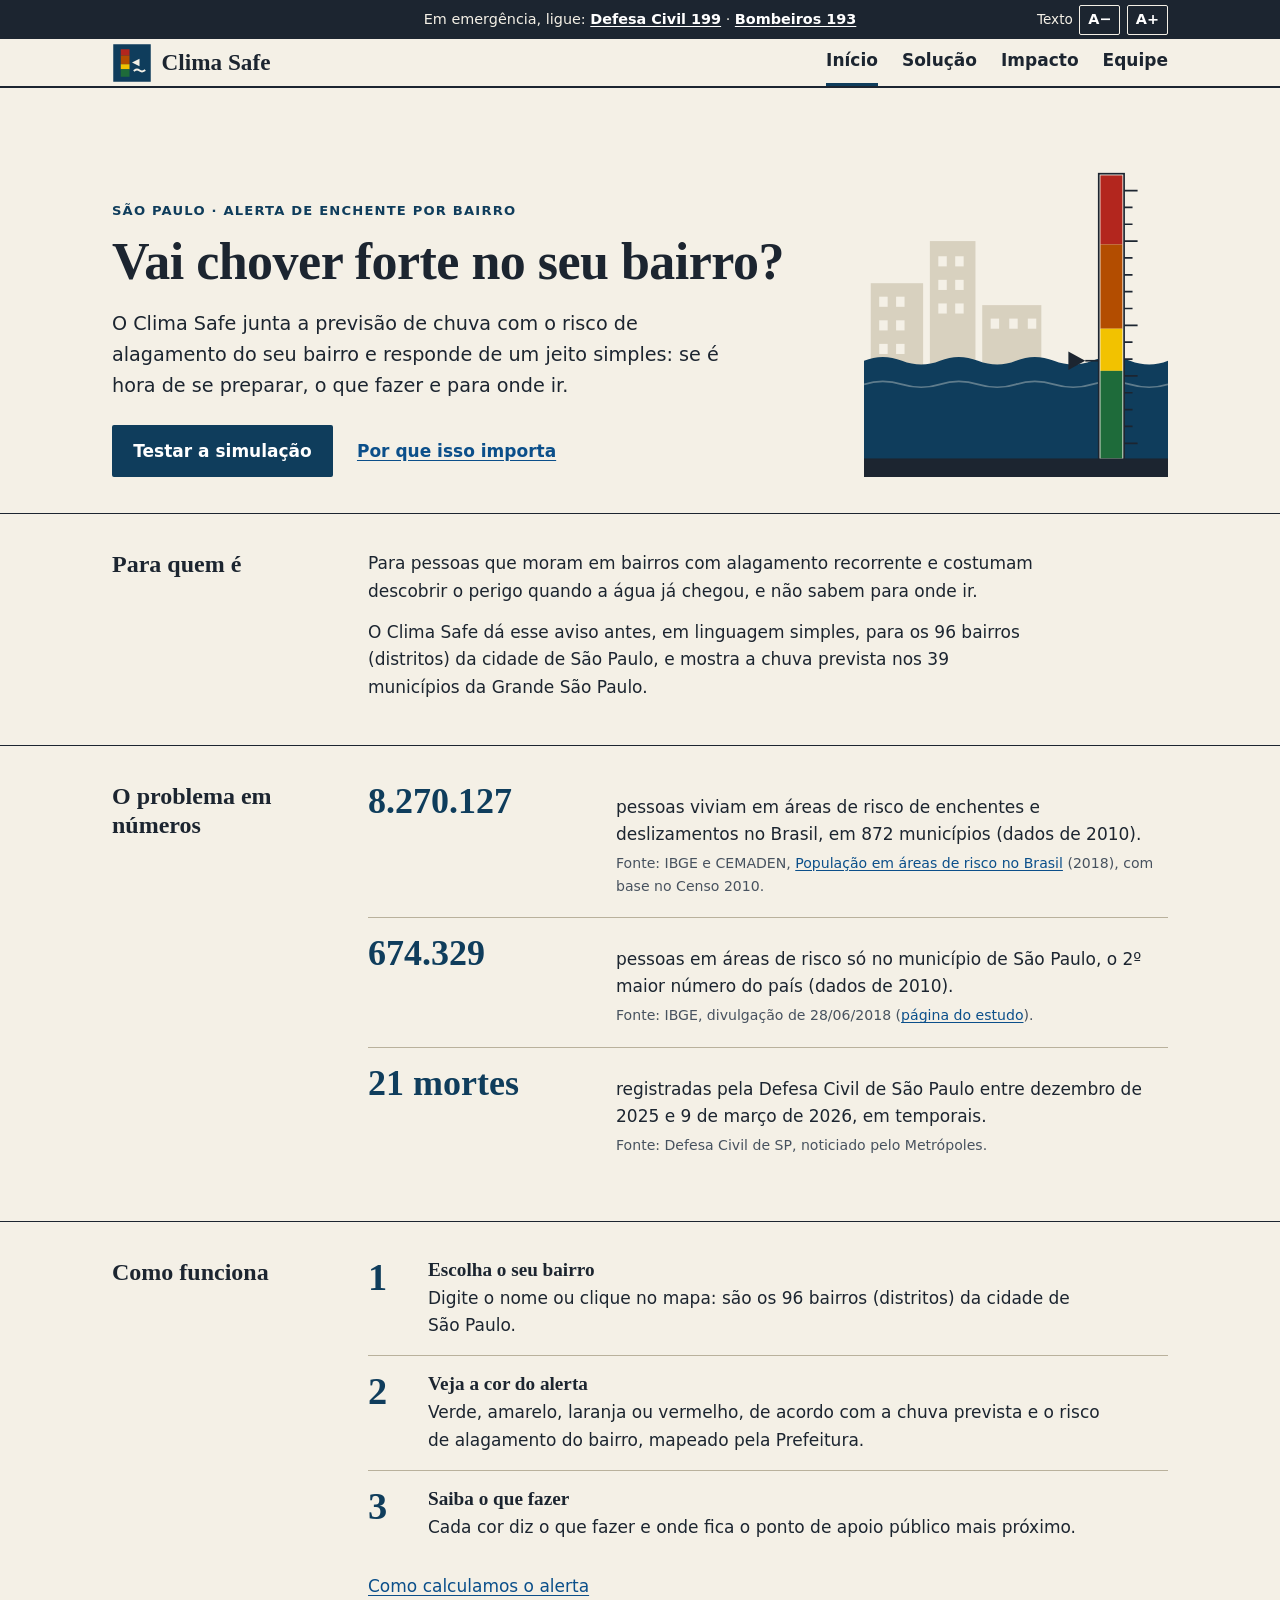
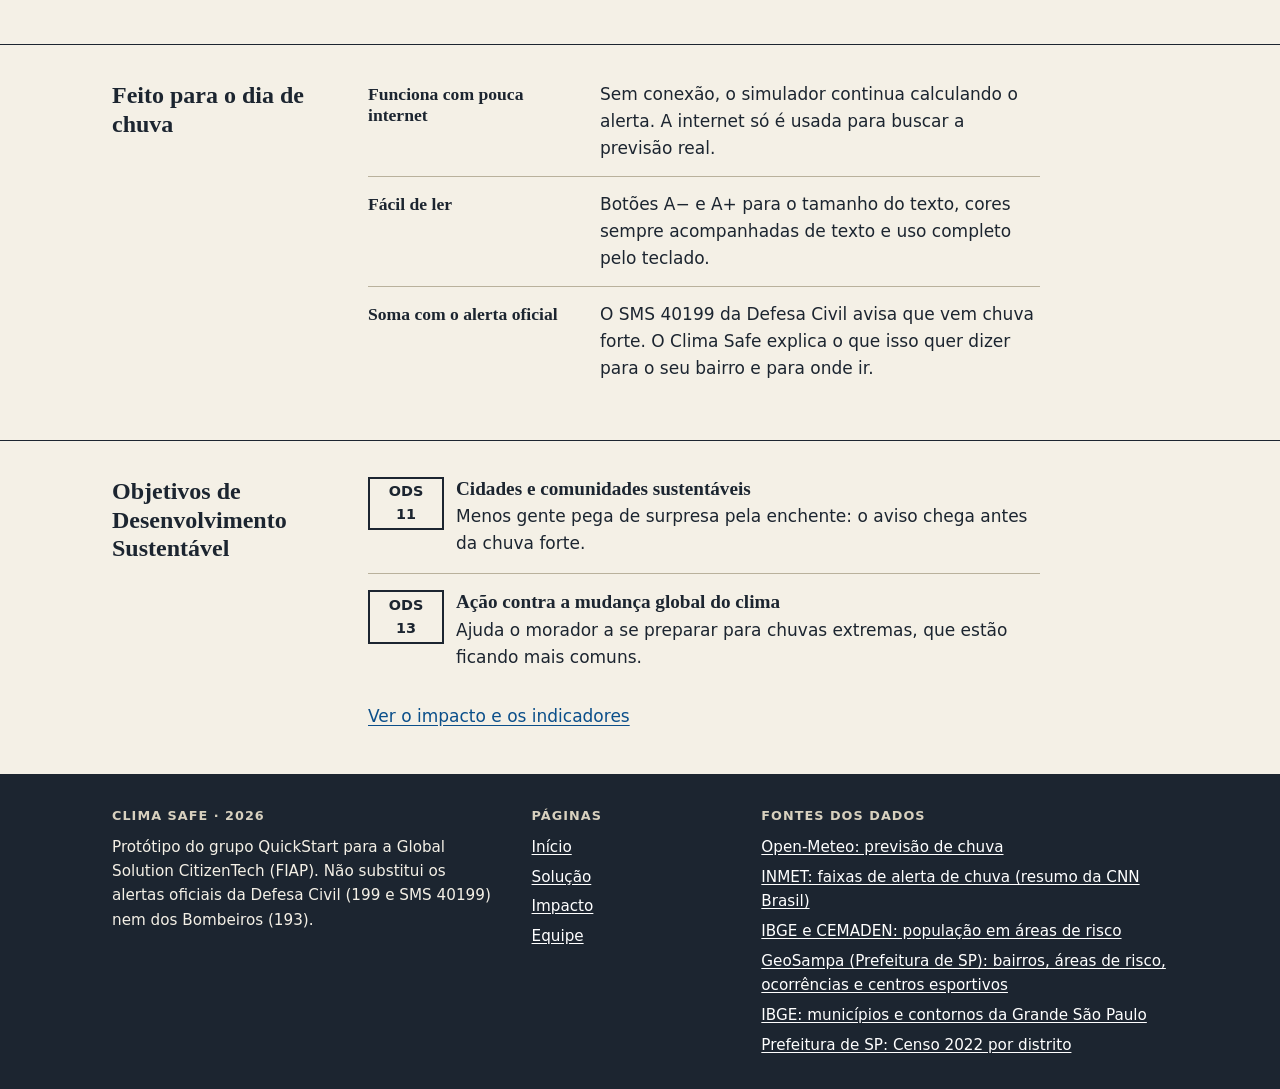
==== index.html @ 150be920 "Clima Safe: protótipo da Global Solution CitizenTech Site em HTML, CSS e JavaScript com alerta de en" ====
<!DOCTYPE html>
<html lang="pt-BR">
<head>
  <meta charset="UTF-8">
  <meta name="viewport" content="width=device-width, initial-scale=1">
  <title>Clima Safe — alerta de enchente em São Paulo</title>
  <meta name="description" content="Clima Safe: aviso de enchente por bairro em São Paulo, com nível de alerta, o que fazer e onde buscar apoio.">
  <link rel="icon" href="img/logo.svg" type="image/svg+xml">
  <link rel="stylesheet" href="css/style.css">
</head>
<body id="topo">
  <a class="pular-link" href="#conteudo">Pular para o conteúdo</a>
  <div class="faixa-emergencia">
    <div class="container faixa-grade">
      <p>Em emergência, ligue: <a href="tel:199">Defesa Civil 199</a> · <a href="tel:193">Bombeiros 193</a></p>
      <div class="ajuste-fonte" role="group" aria-label="Tamanho do texto">
        <span aria-hidden="true">Texto</span>
        <button type="button" id="fonte-menor" aria-label="Diminuir o texto">A−</button>
        <button type="button" id="fonte-maior" aria-label="Aumentar o texto">A+</button>
      </div>
    </div>
  </div>
  <header class="cabecalho">
    <div class="container cabecalho-grade">
      <a class="logo" href="index.html">
        <img src="img/logo.svg" alt="" width="40" height="40">
        <span>Clima Safe</span>
      </a>
      <button type="button" class="botao-menu" id="botao-menu" aria-expanded="false" aria-controls="menu-principal">Menu</button>
      <nav class="navegacao" aria-label="Principal">
        <ul class="menu" id="menu-principal">
          <li><a href="index.html" aria-current="page">Início</a></li>
          <li><a href="solucao.html">Solução</a></li>
          <li><a href="impacto.html">Impacto</a></li>
          <li><a href="equipe.html">Equipe</a></li>
        </ul>
      </nav>
    </div>
  </header>

  <main id="conteudo">
    <section class="topo-pagina hero" aria-labelledby="titulo-hero">
      <div class="container hero-grade">
        <div class="hero-texto">
          <p class="sobretitulo">São Paulo · alerta de enchente por bairro</p>
          <h1 id="titulo-hero">Vai chover forte no seu bairro?</h1>
          <p class="lead">O Clima Safe junta a previsão de chuva com o risco de alagamento do seu bairro e responde de um jeito simples: se é hora de se preparar, o que fazer e para onde ir.</p>
          <p class="acoes">
            <a class="botao" href="solucao.html">Testar a simulação</a>
            <a class="link-seco" href="#problema">Por que isso importa</a>
          </p>
        </div>
        <img class="hero-imagem" src="img/hero.svg" alt="" width="360" height="400">
      </div>
    </section>
    <section class="secao" aria-labelledby="titulo-cidadao">
      <div class="container secao-grade">
        <h2 id="titulo-cidadao">Para quem é</h2>
        <div class="secao-corpo">
          <p>Para pessoas que moram em bairros com alagamento recorrente e costumam descobrir o perigo quando a água já chegou, e não sabem para onde ir.</p>
          <p>O Clima Safe dá esse aviso antes, em linguagem simples, para os 96 bairros (distritos) da cidade de São Paulo, e mostra a chuva prevista nos 39 municípios da Grande São Paulo.</p>
        </div>
      </div>
    </section>
    <section class="secao" id="problema" aria-labelledby="titulo-problema">
      <div class="container secao-grade">
        <h2 id="titulo-problema">O problema em números</h2>
        <div class="secao-corpo">
          <ul class="indicadores">
            <li class="estatistica">
              <span class="numero">8.270.127</span>
              <div>
                <p>pessoas viviam em áreas de risco de enchentes e deslizamentos no Brasil, em 872 municípios (dados de 2010).</p>
                <p class="fonte">Fonte: IBGE e CEMADEN, <a href="https://agenciadenoticias.ibge.gov.br/agencia-sala-de-imprensa/21565-em-2010-brasil-tinha-8-3-milhoes-de-pessoas-morando-em-areas-com-risco-de-desastres-naturais.html">População em áreas de risco no Brasil</a> (2018), com base no Censo 2010.</p>
              </div>
            </li>
            <li class="estatistica">
              <span class="numero">674.329</span>
              <div>
                <p>pessoas em áreas de risco só no município de São Paulo, o 2º maior número do país (dados de 2010).</p>
                <p class="fonte">Fonte: IBGE, divulgação de 28/06/2018 (<a href="https://www.ibge.gov.br/geociencias/informacoes-ambientais/estudos-ambientais/21538-populacao-em-areas-de-risco-no-brasil.html">página do estudo</a>).</p>
              </div>
            </li>
            <li class="estatistica">
              <span class="numero">21 mortes</span>
              <div>
                <p>registradas pela Defesa Civil de São Paulo entre dezembro de 2025 e 9 de março de 2026, em temporais.</p>
                <p class="fonte">Fonte: Defesa Civil de SP, noticiado pelo Metrópoles.</p>
              </div>
            </li>
          </ul>
        </div>
      </div>
    </section>
    <section class="secao" aria-labelledby="titulo-como">
      <div class="container secao-grade">
        <h2 id="titulo-como">Como funciona</h2>
        <div class="secao-corpo">
          <ol class="passos">
            <li>
              <h3>Escolha o seu bairro</h3>
              <p>Digite o nome ou clique no mapa: são os 96 bairros (distritos) da cidade de São Paulo.</p>
            </li>
            <li>
              <h3>Veja a cor do alerta</h3>
              <p>Verde, amarelo, laranja ou vermelho, de acordo com a chuva prevista e o risco de alagamento do bairro, mapeado pela Prefeitura.</p>
            </li>
            <li>
              <h3>Saiba o que fazer</h3>
              <p>Cada cor diz o que fazer e onde fica o ponto de apoio público mais próximo.</p>
            </li>
          </ol>
          <p><a href="solucao.html#regras">Como calculamos o alerta</a></p>
        </div>
      </div>
    </section>
    <section class="secao" aria-labelledby="titulo-chuva">
      <div class="container secao-grade">
        <h2 id="titulo-chuva">Feito para o dia de chuva</h2>
        <div class="secao-corpo">
          <ul class="lista-pontos">
            <li><h3>Funciona com pouca internet</h3><p>Sem conexão, o simulador continua calculando o alerta. A internet só é usada para buscar a previsão real.</p></li>
            <li><h3>Fácil de ler</h3><p>Botões A− e A+ para o tamanho do texto, cores sempre acompanhadas de texto e uso completo pelo teclado.</p></li>
            <li><h3>Soma com o alerta oficial</h3><p>O SMS 40199 da Defesa Civil avisa que vem chuva forte. O Clima Safe explica o que isso quer dizer para o seu bairro e para onde ir.</p></li>
          </ul>
        </div>
      </div>
    </section>
    <section class="secao" aria-labelledby="titulo-ods">
      <div class="container secao-grade">
        <h2 id="titulo-ods">Objetivos de Desenvolvimento Sustentável</h2>
        <div class="secao-corpo">
          <ul class="lista-ods">
            <li>
              <span class="etiqueta-ods">ODS 11</span>
              <div>
                <h3>Cidades e comunidades sustentáveis</h3>
                <p>Menos gente pega de surpresa pela enchente: o aviso chega antes da chuva forte.</p>
              </div>
            </li>
            <li>
              <span class="etiqueta-ods">ODS 13</span>
              <div>
                <h3>Ação contra a mudança global do clima</h3>
                <p>Ajuda o morador a se preparar para chuvas extremas, que estão ficando mais comuns.</p>
              </div>
            </li>
          </ul>
          <p><a href="impacto.html">Ver o impacto e os indicadores</a></p>
        </div>
      </div>
    </section>

  </main>

  <footer class="rodape">
    <div class="container rodape-grade">
      <div>
        <p class="rodape-titulo">Clima Safe · 2026</p>
        <p>Protótipo do grupo QuickStart para a Global Solution CitizenTech (FIAP). Não substitui os alertas oficiais da Defesa Civil (199 e SMS 40199) nem dos Bombeiros (193).</p>
      </div>
      <nav aria-label="Rodapé">
        <p class="rodape-titulo">Páginas</p>
        <ul>
          <li><a href="index.html">Início</a></li>
          <li><a href="solucao.html">Solução</a></li>
          <li><a href="impacto.html">Impacto</a></li>
          <li><a href="equipe.html">Equipe</a></li>
        </ul>
      </nav>
      <div>
        <p class="rodape-titulo">Fontes dos dados</p>
        <ul>
          <li><a href="https://open-meteo.com/">Open-Meteo: previsão de chuva</a></li>
          <li><a href="https://www.cnnbrasil.com.br/nacional/chuva-entenda-os-alertas-do-inmet-para-temporais/">INMET: faixas de alerta de chuva (resumo da CNN Brasil)</a></li>
          <li><a href="https://agenciadenoticias.ibge.gov.br/agencia-sala-de-imprensa/21565-em-2010-brasil-tinha-8-3-milhoes-de-pessoas-morando-em-areas-com-risco-de-desastres-naturais.html">IBGE e CEMADEN: população em áreas de risco</a></li>
          <li><a href="https://geosampa.prefeitura.sp.gov.br/">GeoSampa (Prefeitura de SP): bairros, áreas de risco, ocorrências e centros esportivos</a></li>
          <li><a href="https://servicodados.ibge.gov.br/api/docs">IBGE: municípios e contornos da Grande São Paulo</a></li>
          <li><a href="https://prefeitura.sp.gov.br/web/subprefeituras/w/munic%C3%ADpio-de-s%C3%A3o-paulo-subprefeituras-e-distritos-municipais-1">Prefeitura de SP: Censo 2022 por distrito</a></li>
        </ul>
      </div>
    </div>
  </footer>

  <a class="voltar-topo" id="voltar-topo" href="#topo" aria-label="Voltar ao topo da página">↑ Topo</a>

  <script src="js/estado.js"></script>
  <script src="js/fonte.js"></script>
  <script src="js/menu.js"></script>
  <script src="js/topo.js"></script>
</body>
</html>
---- css/style.css ----
/*
  Clima Safe — folha de estilo única.
  Ideia visual: um boletim de defesa civil. Papel quente, tinta escura, títulos com serifa,
  réguas finas separando as seções. A cor só aparece onde carrega significado:
  os quatro níveis de alerta (sempre acompanhados de texto) e os links.
  Mobile first; media queries em 768px e 1024px.
*/

:root {
  --papel: #f4f0e6;
  --papel-claro: #fbf9f3;
  --tinta: #1c2530;
  --tinta-suave: #47525f;
  --rio: #0f3d5c;
  --link: #0b4f8a;
  --regua: #b9b19c;
  --foco: #0b4f8a;

  --serifa: "Iowan Old Style", "Palatino Linotype", Palatino, Georgia, "Times New Roman", serif;
  --sans: system-ui, -apple-system, "Segoe UI", Roboto, Arial, sans-serif;

  --verde: #1e6b3a;
  --amarelo: #f2c200;
  --laranja: #b34d00;
  --vermelho: #b3261e;
}

*, *::before, *::after { box-sizing: border-box; }

html { scroll-behavior: smooth; scroll-padding-top: 1rem; }

body {
  margin: 0;
  font-family: var(--sans);
  font-size: 1.0625rem;
  line-height: 1.6;
  color: var(--tinta);
  background: var(--papel);
}

img { max-width: 100%; height: auto; display: block; }

a { color: var(--link); text-underline-offset: 0.15em; }
a:hover { text-decoration-thickness: 2px; }

h1, h2, h3, h4 { font-family: var(--serifa); color: var(--tinta); line-height: 1.2; }
h1 { margin: 0 0 1rem; font-size: clamp(2rem, 6vw, 3.25rem); font-weight: 700; letter-spacing: -0.01em; }
h2 { margin: 0; font-size: 1.5rem; font-weight: 700; }
h3 { margin: 1.5rem 0 0.4rem; font-size: 1.2rem; font-weight: 700; }
h4 { margin: 0 0 0.3rem; font-family: var(--sans); font-size: 0.85rem; letter-spacing: 0.06em; text-transform: uppercase; }
p { margin: 0 0 0.9rem; }
ul, ol { margin: 0 0 1rem; padding-left: 1.2rem; }

:focus-visible { outline: 3px solid var(--foco); outline-offset: 2px; }

.container { width: 100%; max-width: 70rem; margin: 0 auto; padding: 0 1.25rem; }

.pular-link {
  position: absolute;
  left: 0.5rem;
  top: -4rem;
  z-index: 10;
  padding: 0.6rem 1rem;
  color: #fff;
  background: var(--tinta);
}
.pular-link:focus { top: 0.5rem; outline-color: var(--amarelo); }

/* ---------- Faixa de emergência e cabeçalho ---------- */
.faixa-emergencia { background: var(--tinta); color: var(--papel); font-size: 0.9rem; }
.faixa-grade { display: flex; flex-direction: column; align-items: center; gap: 0 1rem; text-align: center; }
.faixa-emergencia p { margin: 0; padding: 0.4rem 0; }
.faixa-emergencia a { color: #fff; font-weight: 700; }
.faixa-emergencia :focus-visible { outline-color: var(--amarelo); }

.cabecalho { background: var(--papel); border-bottom: 2px solid var(--tinta); }
.cabecalho-grade {
  display: flex;
  flex-wrap: wrap;
  align-items: center;
  justify-content: space-between;
  gap: 0.25rem 1rem;
  padding-top: 0.75rem;
  padding-bottom: 0.25rem;
}

.logo {
  display: flex;
  align-items: center;
  gap: 0.6rem;
  color: var(--tinta);
  font-family: var(--serifa);
  font-size: 1.45rem;
  font-weight: 700;
  text-decoration: none;
}
.logo img { width: 40px; height: 40px; }

.botao-menu {
  display: none;
  font: inherit;
  font-weight: 700;
  color: var(--tinta);
  background: transparent;
  border: 2px solid var(--tinta);
  border-radius: 2px;
  padding: 0.35rem 0.9rem;
  cursor: pointer;
}
.js .botao-menu { display: inline-block; }

.navegacao { width: 100%; }
.menu { list-style: none; margin: 0; padding: 0; display: flex; flex-direction: column; }
.js .menu { display: none; }
.js .menu.aberto { display: flex; }

.menu li { border-top: 1px solid var(--regua); }
.menu a {
  display: block;
  padding: 0.6rem 0;
  color: var(--tinta);
  font-weight: 600;
  text-decoration: none;
  border-bottom: 3px solid transparent;
}
.menu a:hover { border-bottom-color: var(--regua); }
.menu a[aria-current="page"] { font-weight: 700; border-bottom-color: var(--rio); }

/* ---------- Abertura das páginas ---------- */
.topo-pagina { padding: 2.25rem 0 1.75rem; }
.sobretitulo {
  margin: 0 0 0.6rem;
  color: var(--rio);
  font-size: 0.82rem;
  font-weight: 700;
  letter-spacing: 0.09em;
  text-transform: uppercase;
}
.lead { max-width: 40rem; margin: 0 0 1rem; font-size: 1.2rem; }

.hero-grade { display: grid; gap: 1.5rem; }
.hero-imagem { width: 100%; max-width: 15rem; }
.acoes { display: flex; flex-wrap: wrap; align-items: center; gap: 0.75rem 1.5rem; margin: 1.5rem 0 0; }
.link-seco { font-weight: 600; }

.indice { margin-top: 1.5rem; padding-top: 0.75rem; border-top: 1px solid var(--regua); }
.indice ul { list-style: none; margin: 0; padding: 0; display: flex; flex-wrap: wrap; gap: 0.25rem 1.5rem; }
.indice a { font-weight: 600; }

/* ---------- Seções: título à esquerda, conteúdo à direita ---------- */
.secao { padding: 1.75rem 0 2.25rem; border-top: 1px solid var(--tinta); }
.secao-grade { display: grid; gap: 1rem; }
.secao-grade > * { min-width: 0; }   /* deixa tabelas largas rolarem dentro da caixa, sem alargar a página */
.secao-corpo > :last-child { margin-bottom: 0; }
.secao-corpo p, .secao-corpo ul:not(.indicadores):not(.grade-bairros):not(.integrantes) { max-width: 42rem; }

/* ---------- Números: linhas de livro-caixa ---------- */
.indicadores { list-style: none; margin: 0; padding: 0; }
.estatistica { display: grid; gap: 0.25rem; padding: 1rem 0; border-top: 1px solid var(--regua); }
.estatistica:first-child { border-top: 0; padding-top: 0; }
.estatistica p { margin: 0 0 0.25rem; }
.numero {
  color: var(--rio);
  font-family: var(--serifa);
  font-size: 2.25rem;
  font-weight: 700;
  line-height: 1.1;
  font-variant-numeric: lining-nums tabular-nums;
}
.fonte { color: var(--tinta-suave); font-size: 0.88rem; overflow-wrap: anywhere; }

/* ---------- Passos, ODS, ecossistema ---------- */
.passos { list-style: none; counter-reset: passo; margin: 0 0 1rem; padding: 0; }
.passos li {
  counter-increment: passo;
  display: grid;
  grid-template-columns: 3.25rem 1fr;
  column-gap: 0.5rem;
  padding: 1rem 0;
  border-top: 1px solid var(--regua);
}
.passos li:first-child { border-top: 0; padding-top: 0; }
.passos li::before {
  content: counter(passo);
  grid-column: 1;
  grid-row: 1 / span 2;
  color: var(--rio);
  font-family: var(--serifa);
  font-size: 2.4rem;
  font-weight: 700;
  line-height: 1;
}
.passos h3 { grid-column: 2; margin: 0 0 0.25rem; }
.passos p { grid-column: 2; margin: 0; }

.lista-ods { list-style: none; margin: 0 0 1rem; padding: 0; }
.lista-ods li {
  display: grid;
  grid-template-columns: 4.75rem 1fr;
  gap: 0.75rem;
  padding: 1rem 0;
  border-top: 1px solid var(--regua);
}
.lista-ods li:first-child { border-top: 0; padding-top: 0; }
.lista-ods h3 { margin: 0 0 0.2rem; }
.lista-ods p { margin: 0; }
.etiqueta-ods {
  align-self: start;
  padding: 0.1rem 0.4rem;
  border: 2px solid var(--tinta);
  font-size: 0.9rem;
  font-weight: 700;
  text-align: center;
}

.ecossistema { list-style: none; margin: 0; padding: 0; }
.ecossistema li { padding: 0.85rem 0; border-top: 1px solid var(--regua); }
.ecossistema li:first-child { border-top: 0; padding-top: 0; }
.ecossistema h3 { margin: 0 0 0.15rem; font-size: 1.1rem; }
.ecossistema p { margin: 0; }

.lista-simples { margin-bottom: 0; }

/* ---------- Níveis de alerta (cor sempre junto com texto) ---------- */
.alerta-verde { --n-cor: var(--verde); --n-texto: #fff; --n-fundo: #e7f1e8; }
.alerta-amarelo { --n-cor: var(--amarelo); --n-texto: var(--tinta); --n-fundo: #fbf3cf; }
.alerta-laranja { --n-cor: var(--laranja); --n-texto: #fff; --n-fundo: #f9e6d3; }
.alerta-vermelho { --n-cor: var(--vermelho); --n-texto: #fff; --n-fundo: #f8dedb; }
.alerta-indisponivel { --n-cor: #56616e; --n-texto: #fff; --n-fundo: #e8e6df; }

.selo {
  display: inline-block;
  align-self: flex-start;
  padding: 0.2rem 0.65rem;
  color: var(--n-texto, #fff);
  background: var(--n-cor, var(--tinta-suave));
  border-radius: 2px;
  font-size: 0.95rem;
  font-weight: 700;
}

/* ---------- Simulador ---------- */
.simulador { display: grid; gap: 1.25rem; }

.controles {
  display: grid;
  gap: 1.1rem;
  padding: 1.1rem;
  background: var(--papel-claro);
  border: 1px solid var(--tinta);
}
.campo { display: flex; flex-direction: column; gap: 0.35rem; }
.campo label, .campo legend { font-weight: 600; }

select, input[type="text"], input[type="email"], input[type="tel"] {
  width: 100%;
  padding: 0.55rem 0.65rem;
  font: inherit;
  color: var(--tinta);
  background: #fff;
  border: 1.5px solid var(--tinta);
  border-radius: 2px;
}

.valor-chuva { font-family: var(--serifa); font-weight: 700; color: var(--rio); }

/* A barra do controle mostra os limites do INMET por hora (0–20–30–60–100 mm/h). */
input[type="range"] {
  -webkit-appearance: none;
  appearance: none;
  width: 100%;
  height: 2rem;
  margin: 0;
  background: transparent;
}
input[type="range"]::-webkit-slider-runnable-track {
  height: 0.75rem;
  border: 1px solid var(--tinta);
  background: linear-gradient(to right,
    var(--verde) 0 20%, var(--amarelo) 20% 30%, var(--laranja) 30% 60%, var(--vermelho) 60% 100%);
}
input[type="range"]::-moz-range-track {
  height: 0.75rem;
  border: 1px solid var(--tinta);
  background: linear-gradient(to right,
    var(--verde) 0 20%, var(--amarelo) 20% 30%, var(--laranja) 30% 60%, var(--vermelho) 60% 100%);
}
input[type="range"]::-webkit-slider-thumb {
  -webkit-appearance: none;
  width: 0.9rem;
  height: 1.9rem;
  margin-top: -0.7rem;
  background: var(--tinta);
  border: 2px solid #fff;
  border-radius: 2px;
}
input[type="range"]::-moz-range-thumb {
  width: 0.9rem;
  height: 1.9rem;
  background: var(--tinta);
  border: 2px solid #fff;
  border-radius: 2px;
}

.escala { position: relative; height: 1.3rem; color: var(--tinta-suave); font-size: 0.8rem; }
.escala span { position: absolute; top: 0; transform: translateX(-50%); }
.escala .e0 { left: 0; transform: none; }
.escala .e20 { left: 20%; }
.escala .e30 { left: 30%; }
.escala .e60 { left: 60%; }
.escala .e100 { right: 0; left: auto; transform: none; }

.nota { margin: 0; color: var(--tinta-suave); font-size: 0.85rem; }

.status { min-height: 1.4rem; margin: 0; color: var(--tinta-suave); font-size: 0.95rem; }
.status.erro {
  padding: 0.5rem 0.7rem;
  color: #7a1009;
  background: #f8dedb;
  border-left: 4px solid var(--vermelho);
}

.painel {
  min-height: 12rem;
  padding: 1.1rem 1.25rem;
  background: var(--n-fundo, var(--papel-claro));
  border: 1px solid var(--regua);
  border-left: 8px solid var(--n-cor, var(--regua));
}
.painel h3 { margin: 0 0 0.6rem; }

.lista-dados { margin: 0.75rem 0; }
.lista-dados dt {
  color: var(--tinta-suave);
  font-size: 0.8rem;
  font-weight: 700;
  letter-spacing: 0.05em;
  text-transform: uppercase;
}
.lista-dados dd { margin: 0 0 0.6rem; }

.recomendacao { margin: 0.75rem 0; padding: 0.65rem 0.85rem; background: #fff; border: 1px solid var(--regua); }
.caixa-abrigo { margin-top: 0.9rem; padding-top: 0.75rem; border-top: 1px solid var(--regua); }
.caixa-abrigo p { margin: 0 0 0.3rem; }

.aviso { padding: 0.1rem 0 0.1rem 0.75rem; border-left: 3px solid var(--tinta); font-size: 0.92rem; }

/* ---------- Bairros ---------- */
.filtro { max-width: 22rem; margin-bottom: 0.75rem; }
.contagem { margin: 0 0 1rem; color: var(--tinta-suave); }

.grade-bairros { list-style: none; margin: 0; padding: 0; display: grid; gap: 1.25rem; grid-template-columns: repeat(auto-fill, minmax(250px, 1fr)); }
.card {
  display: flex;
  flex-direction: column;
  gap: 0.5rem;
  padding: 1rem 1rem 1.1rem;
  background: var(--papel-claro);
  border: 1px solid var(--regua);
  border-top: 5px solid var(--regua);
  border-radius: 2px;
}
.card:has(.alerta-verde) { border-top-color: var(--verde); }
.card:has(.alerta-amarelo) { border-top-color: var(--amarelo); }
.card:has(.alerta-laranja) { border-top-color: var(--laranja); }
.card:has(.alerta-vermelho) { border-top-color: var(--vermelho); }
.card.selecionado { box-shadow: 0 0 0 2px var(--tinta); }
.card h4 { margin: 0; font-family: var(--serifa); font-size: 1.15rem; letter-spacing: 0; text-transform: none; }
.regiao-bairro { margin: 0; color: var(--tinta-suave); font-size: 0.88rem; }
.card .historico { margin: 0; font-size: 0.95rem; }
.card .lista-dados { margin: 0.25rem 0; }
.card .botao { align-self: flex-start; margin-top: auto; }
.fontes-card { margin: 0; color: var(--tinta-suave); font-size: 0.85rem; overflow-wrap: anywhere; }

/* ---------- Botões ---------- */
.botao {
  display: inline-block;
  padding: 0.65rem 1.2rem;
  font: inherit;
  font-weight: 700;
  color: #fff;
  text-align: center;
  text-decoration: none;
  background: var(--rio);
  border: 2px solid var(--rio);
  border-radius: 2px;
  cursor: pointer;
}
.botao:hover { background: var(--tinta); border-color: var(--tinta); }
.botao[disabled] { opacity: 0.6; cursor: wait; }
.botao-secundario { color: var(--rio); background: transparent; }
.botao-secundario:hover { color: #fff; background: var(--rio); border-color: var(--rio); }

/* ---------- Tabelas ---------- */
.tabela-rolagem { margin-bottom: 1rem; overflow-x: auto; }
table { width: 100%; border-collapse: collapse; }
caption { padding-bottom: 0.4rem; font-weight: 700; text-align: left; }
th, td { padding: 0.6rem 0.7rem 0.6rem 0; text-align: left; vertical-align: top; border-bottom: 1px solid var(--regua); }
thead th { border-bottom: 2px solid var(--tinta); }
.nivel::before {
  content: "";
  display: inline-block;
  width: 0.8rem;
  height: 0.8rem;
  margin-right: 0.5rem;
  vertical-align: -0.05em;
  background: var(--tinta-suave);
}
.nivel-verde::before { background: var(--verde); }
.nivel-amarelo::before { background: var(--amarelo); }
.nivel-laranja::before { background: var(--laranja); }
.nivel-vermelho::before { background: var(--vermelho); }

/* ---------- Equipe e formulário ---------- */
.integrantes { list-style: none; margin: 0; padding: 0; display: grid; grid-template-columns: repeat(2, 1fr); gap: 1.5rem 1.25rem; }
.integrante img { width: 100%; max-width: 11rem; margin-bottom: 0.6rem; border: 1px solid var(--regua); }
.integrante h3 { margin: 0 0 0.2rem; font-size: 1.05rem; }
.integrante p { margin: 0; color: var(--tinta-suave); font-size: 0.95rem; }

.formulario { display: grid; gap: 1.1rem; max-width: 34rem; }
fieldset { margin: 0; padding: 0.6rem 0.9rem 0.8rem; border: 1.5px solid var(--tinta); border-radius: 2px; }
legend { padding: 0 0.35rem; }
.opcao { display: flex; align-items: center; gap: 0.5rem; padding: 0.15rem 0; }
.opcao input { width: 1.2rem; height: 1.2rem; accent-color: var(--rio); }
.opcao label { font-weight: 400; }
.erro-campo { color: #8a1008; font-size: 0.92rem; font-weight: 600; }
.erro-campo:empty { display: none; }
.erro-campo:not(:empty) { padding-left: 0.5rem; border-left: 3px solid var(--vermelho); }
[aria-invalid="true"] { border-color: var(--vermelho); border-width: 2px; }
.mensagem-sucesso:empty { display: none; }
.mensagem-sucesso:not(:empty) {
  max-width: 34rem;
  margin-bottom: 1rem;
  padding: 0.7rem 0.9rem;
  color: #12391f;
  font-weight: 600;
  background: #e7f1e8;
  border-left: 6px solid var(--verde);
}

/* ---------- Rodapé ---------- */
.rodape { padding: 2rem 0; color: var(--papel); background: var(--tinta); font-size: 0.95rem; }
.rodape-grade { display: grid; gap: 1.5rem; }
.rodape p { margin: 0 0 0.5rem; }
.rodape ul { list-style: none; margin: 0; padding: 0; display: grid; gap: 0.35rem; }
.rodape a { color: #fff; }
.rodape :focus-visible { outline-color: var(--amarelo); }
.rodape-titulo { color: #d8d1bf; font-size: 0.8rem; font-weight: 700; letter-spacing: 0.08em; text-transform: uppercase; }

@media (prefers-reduced-motion: reduce) {
  html { scroll-behavior: auto; }
}

/* ---------- Tablet: 768px ---------- */
@media (min-width: 768px) {
  .topo-pagina { padding: 3.25rem 0 2.25rem; }

  .botao-menu, .js .botao-menu { display: none; }
  .navegacao { width: auto; }
  .menu, .js .menu { display: flex; flex-direction: row; gap: 1.5rem; }
  .menu li { border-top: 0; }
  .menu a { padding: 0.5rem 0; }

  .hero-grade { grid-template-columns: 1.35fr 0.65fr; align-items: end; gap: 2.5rem; }
  .hero-imagem { max-width: 19rem; justify-self: end; }

  .secao { padding: 2.25rem 0 2.75rem; }
  .secao-grade { grid-template-columns: 13.5rem 1fr; gap: 2.5rem; }

  .estatistica { grid-template-columns: 14rem 1fr; gap: 1.5rem; align-items: baseline; }
  .ecossistema li { display: grid; grid-template-columns: 13rem 1fr; gap: 1.5rem; align-items: baseline; }
  .ecossistema h3 { font-size: 1.15rem; }

  .integrantes { grid-template-columns: repeat(3, 1fr); }
  .rodape-grade { grid-template-columns: 1.4fr 0.7fr 1.5fr; gap: 2.5rem; }
}

/* ---------- Desktop: 1024px ---------- */
@media (min-width: 1024px) {
  .container { padding: 0 2rem; }
  .simulador { grid-template-columns: 21rem 1fr; align-items: start; }
}

/* ---------- Tamanho do texto (botões A− e A+) ---------- */
html.fonte-pequena { font-size: 90%; }
html.fonte-normal { font-size: 100%; }
html.fonte-grande { font-size: 115%; }
html.fonte-maior { font-size: 130%; }

.ajuste-fonte { display: flex; align-items: center; gap: 0.4rem; padding: 0.3rem 0; }
.ajuste-fonte span { font-size: 0.85rem; }
.ajuste-fonte button {
  min-width: 2.4rem;
  padding: 0.15rem 0.5rem;
  font: inherit;
  font-weight: 700;
  color: #fff;
  background: transparent;
  border: 1px solid var(--papel);
  border-radius: 2px;
  cursor: pointer;
}
.ajuste-fonte button:hover { color: var(--tinta); background: var(--papel); }
.ajuste-fonte button:disabled { opacity: 0.45; cursor: not-allowed; }
.ajuste-fonte button:disabled:hover { color: #fff; background: transparent; }

/* ---------- Mapa da Grande São Paulo (SVG) ---------- */
.mapa-ferramentas { display: flex; flex-wrap: wrap; align-items: center; gap: 0.5rem; margin-bottom: 0.5rem; }
.mapa-ferramentas .botao { padding: 0.4rem 0.8rem; }
.botao-zoom { min-width: 2.6rem; font-size: 1.2rem; line-height: 1.1; }
.nivel-zoom { margin-left: 0.25rem; color: var(--tinta-suave); font-size: 0.9rem; }
.pular-mapa { position: absolute; left: -999rem; }
.pular-mapa:focus { position: static; }
.mapa-caixa { background: #ece8dc; border: 1px solid var(--tinta); }
#mapa-svg { display: block; width: 100%; height: auto; user-select: none; }
#mapa-svg.ampliado { cursor: grab; touch-action: none; }   /* ampliado, o dedo move o mapa, não a página */
#mapa-svg.ampliado:active { cursor: grabbing; }

/* O JavaScript só escolhe a classe mapa-alerta-<nível>; as cores ficam aqui. */
.mapa-municipio { fill-opacity: 0.88; stroke: var(--tinta); stroke-width: 0.8; vector-effect: non-scaling-stroke; cursor: pointer; }
.mapa-municipio:hover { fill-opacity: 1; }
.mapa-municipio:focus { outline: none; fill-opacity: 1; stroke-width: 3; }
.mapa-fundo-capital { fill: #ece8dc; stroke: none; }   /* mesma cor do fundo do mapa */
.mapa-bairro { fill-opacity: 0.9; stroke: #f4f0e6; stroke-width: 0.6; vector-effect: non-scaling-stroke; cursor: pointer; }
.mapa-bairro:hover { fill-opacity: 1; stroke: var(--tinta); stroke-width: 1.5; }
.mapa-bairro.escolhido { fill-opacity: 1; stroke: var(--tinta); stroke-width: 3.5; }
.mapa-borda-capital { fill: none; stroke: var(--tinta); stroke-width: 1.6; vector-effect: non-scaling-stroke; pointer-events: none; }
.mapa-alerta-verde { fill: var(--verde); }
.mapa-alerta-amarelo { fill: var(--amarelo); }
.mapa-alerta-laranja { fill: var(--laranja); }
.mapa-alerta-vermelho { fill: var(--vermelho); }
.mapa-alerta-indisponivel { fill: #8a929b; }
.etiqueta-mapa { pointer-events: none; }
.etiqueta-mapa rect { fill: var(--tinta); stroke: var(--papel); stroke-width: 1; vector-effect: non-scaling-stroke; }
.etiqueta-mapa text { font-family: var(--sans); fill: var(--papel); }
.etiqueta-mapa .etiqueta-nome { font-weight: 700; fill: #fff; }
.mapa-bairro:focus { outline: none; stroke: var(--tinta); stroke-width: 3.5; }

.info-mapa { margin: 0.75rem 0 0; padding: 0.9rem 1rem; background: var(--papel-claro); border: 1px solid var(--regua); border-left: 4px solid var(--tinta); }
.info-mapa p { margin: 0; }
.info-titulo { display: flex; flex-wrap: wrap; align-items: center; gap: 0.4rem 0.75rem; margin-bottom: 0.75rem; }
.info-titulo h3 { margin: 0; }
.info-dados { display: grid; grid-template-columns: repeat(auto-fit, minmax(10rem, 1fr)); gap: 0.6rem 1rem; margin: 0 0 0.75rem; }
.info-dados dt { color: var(--tinta-suave); font-size: 0.8rem; font-weight: 700; letter-spacing: 0.05em; text-transform: uppercase; }
.info-dados dd { margin: 0; font-family: var(--serifa); font-size: 1.3rem; font-weight: 700; }
.info-fazer { padding-top: 0.6rem; border-top: 1px solid var(--regua); }

.legenda-mapa { list-style: none; margin: 0.75rem 0 0; padding: 0; display: flex; flex-wrap: wrap; gap: 0.4rem 1.25rem; font-size: 0.9rem; }
.legenda-mapa li { display: flex; align-items: center; gap: 0.4rem; }
.amostra { display: inline-block; width: 1rem; height: 1rem; border: 1px solid var(--tinta); }
.amostra-verde { background: var(--verde); }
.amostra-amarelo { background: var(--amarelo); }
.amostra-laranja { background: var(--laranja); }
.amostra-vermelho { background: var(--vermelho); }
.amostra-indisponivel { background: #8a929b; }
.amostra-escolhido { background: var(--papel-claro); border: 3px solid var(--tinta); }

/* ---------- Bloco "Como calculamos" ---------- */
.recolhivel { background: var(--papel-claro); border: 1px solid var(--regua); }
.recolhivel summary { padding: 0.8rem 1rem; font-weight: 700; cursor: pointer; }
.recolhivel[open] summary { border-bottom: 1px solid var(--regua); }
.recolhivel-corpo { padding: 1rem; }
.recolhivel-corpo h3:first-child { margin-top: 0; }

/* ---------- Lista "Feito para o dia de chuva" e "Como o impacto cresce" ---------- */
.lista-pontos { list-style: none; margin: 0; padding: 0; }
.lista-pontos li { padding: 0.85rem 0; border-top: 1px solid var(--regua); }
.lista-pontos li:first-child { border-top: 0; padding-top: 0; }
.lista-pontos h3 { margin: 0 0 0.15rem; font-size: 1.1rem; }
.lista-pontos p { margin: 0; }

@media (min-width: 768px) {
  .lista-pontos li { display: grid; grid-template-columns: 13rem 1fr; gap: 1.5rem; align-items: baseline; }
}

/* ---------- Seção larga (Bairros): título em cima e mais cards lado a lado ---------- */
.secao-larga .container { max-width: 100rem; }

/* ---------- Botão "Topo" (canto inferior esquerdo) ---------- */
.voltar-topo {
  position: fixed;
  left: 1rem;
  bottom: 1rem;
  z-index: 20;
  padding: 0.55rem 0.9rem;
  color: #fff;
  font-weight: 700;
  text-decoration: none;
  background: var(--tinta);
  border: 2px solid var(--papel);
  border-radius: 2px;
  box-shadow: 0 2px 6px rgba(28, 37, 48, 0.35);
}
.voltar-topo:hover { background: var(--rio); }
.voltar-topo:focus-visible { outline-color: var(--amarelo); }
.voltar-topo.escondido { visibility: hidden; }

@media (min-width: 768px) {
  .faixa-grade { display: grid; grid-template-columns: 1fr auto 1fr; }
  .faixa-grade p { grid-column: 2; }
  .faixa-grade .ajuste-fonte { grid-column: 3; justify-self: end; }
  .secao-larga .secao-grade { grid-template-columns: 1fr; gap: 1.25rem; }
}

/* ---------- Filtros e grupos por região (seção Bairros) ---------- */
.filtros { display: grid; grid-template-columns: repeat(auto-fit, minmax(12rem, 1fr)); gap: 0.75rem 1rem; max-width: 60rem; margin-bottom: 0.75rem; }
.grupo-regiao { margin-top: 1.5rem; }
.grupo-regiao h3 { margin: 0 0 0.75rem; padding-bottom: 0.3rem; border-bottom: 2px solid var(--tinta); }
.contagem-regiao { margin-left: 0.4rem; color: var(--tinta-suave); font-family: var(--sans); font-size: 0.9rem; font-weight: 400; }
.sem-resultado { padding: 1rem; background: var(--papel-claro); border: 1px solid var(--regua); }
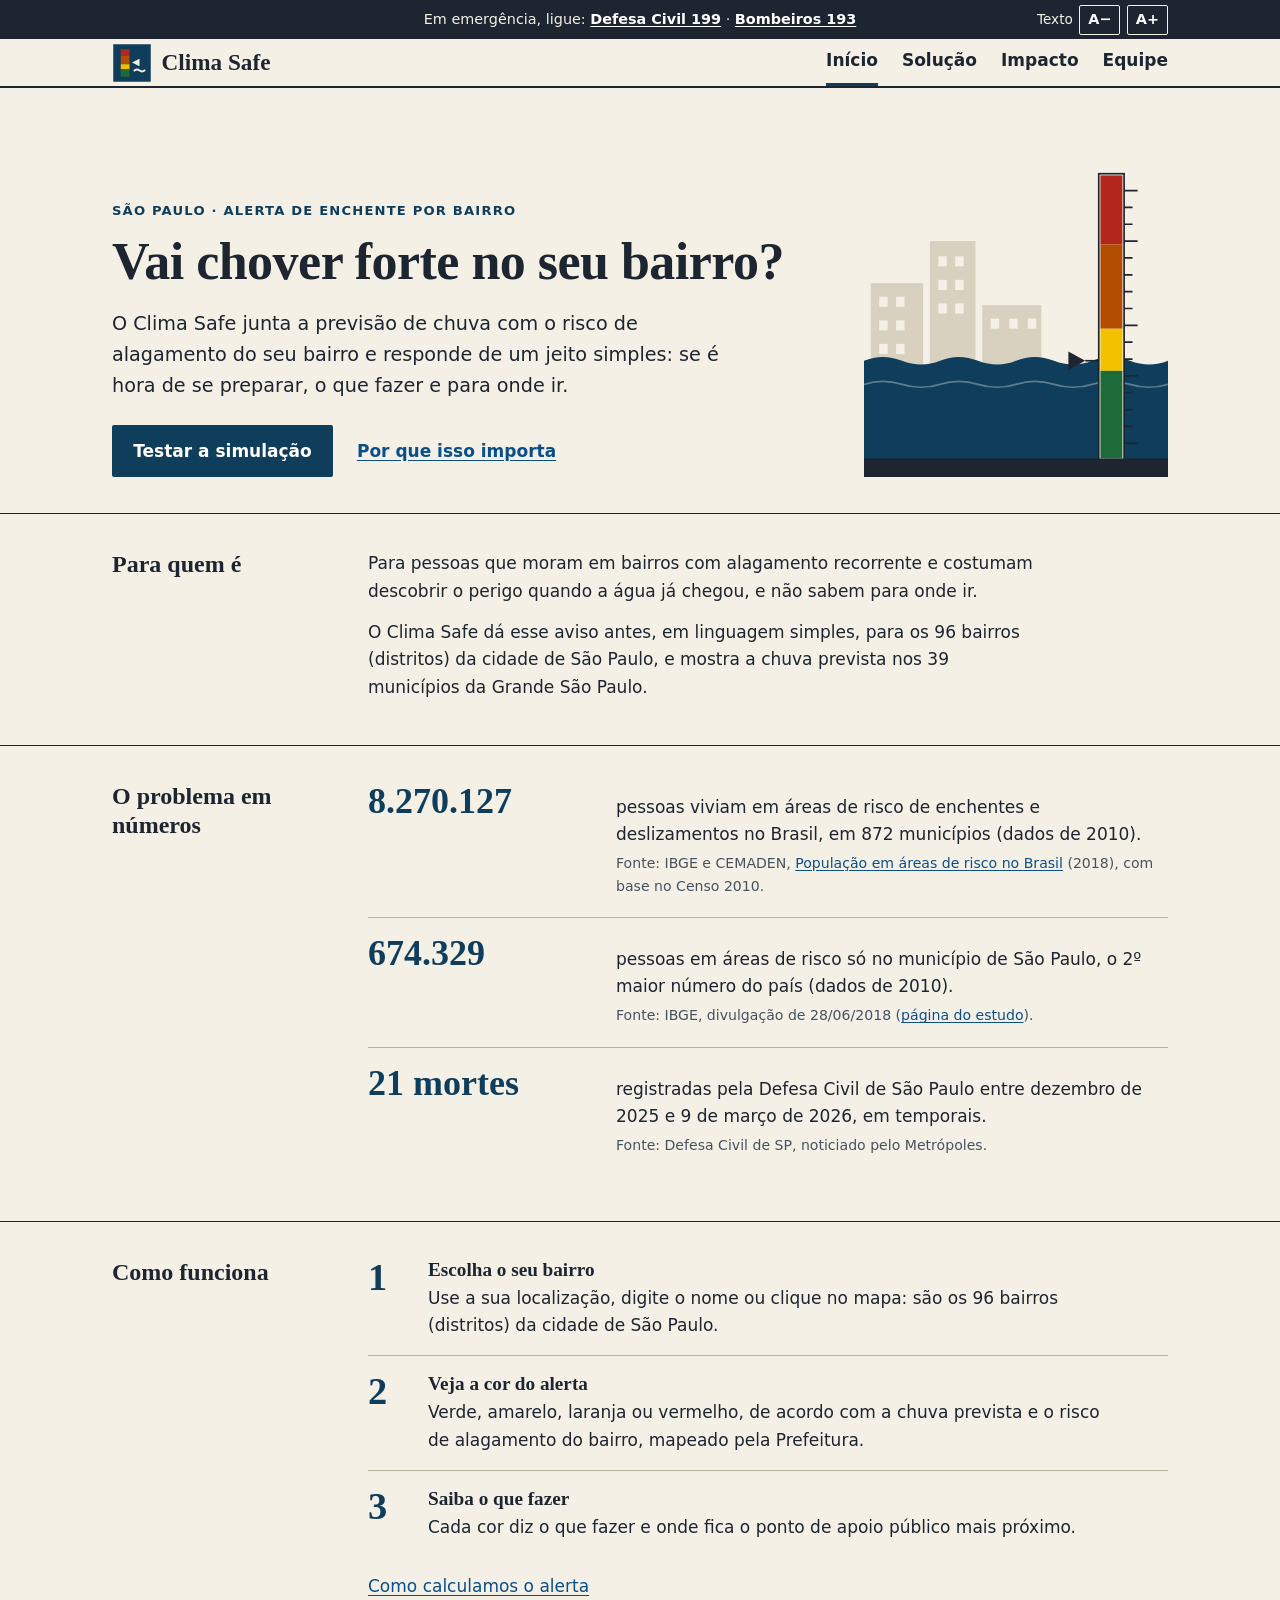
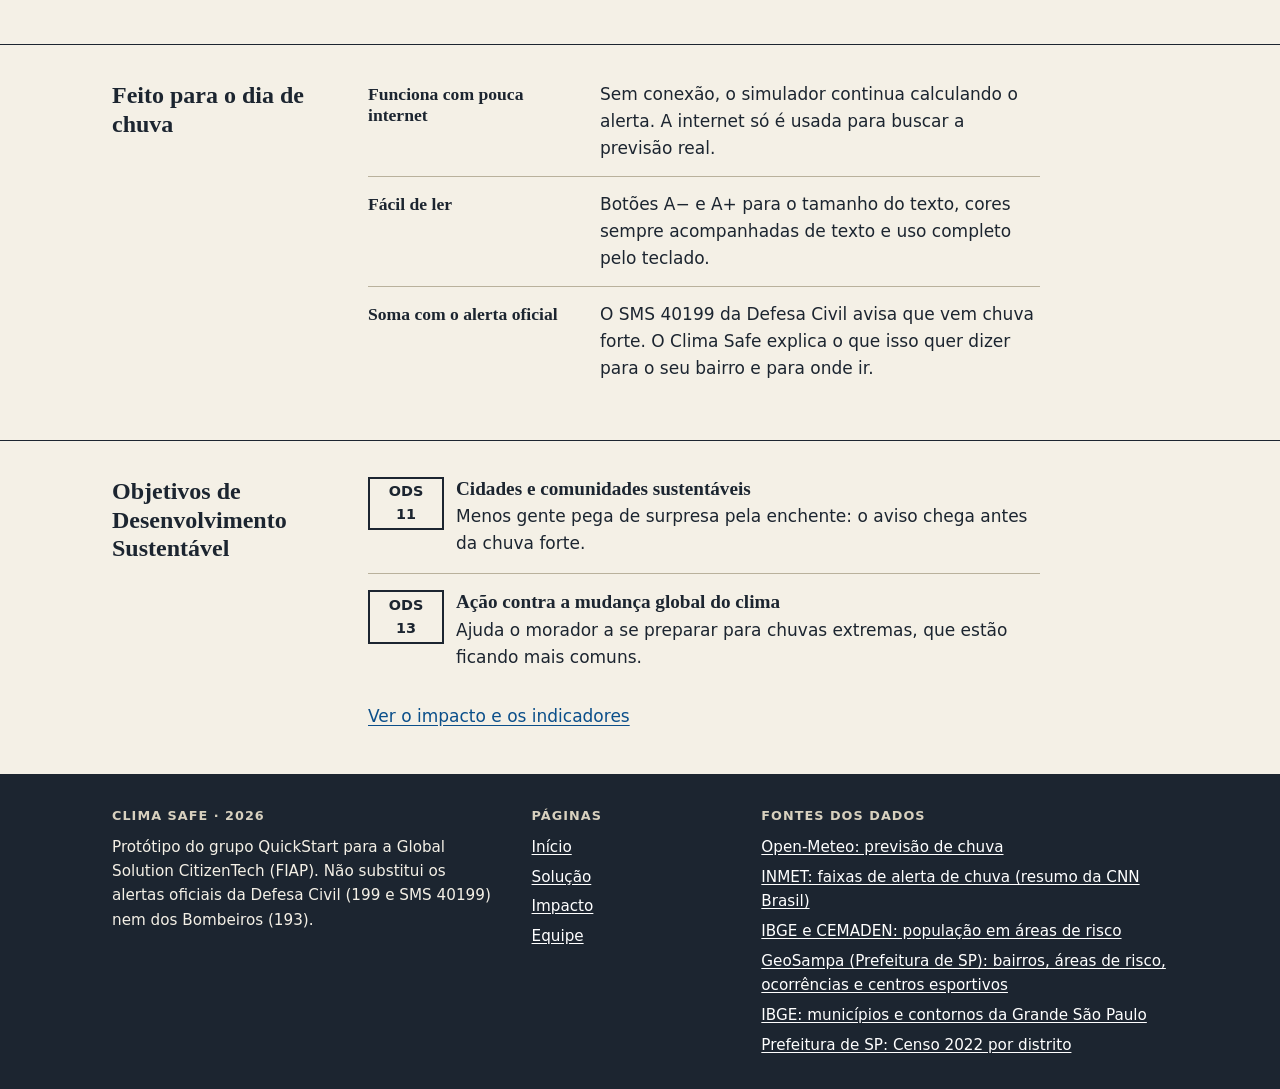
==== commit d28e8241: "Simulador: botão Usar minha localização e nova seção de escolha do bairro A localização do aparelho " ====
--- a/index.html
+++ b/index.html
@@ -99,7 +99,7 @@
           <ol class="passos">
             <li>
               <h3>Escolha o seu bairro</h3>
-              <p>Digite o nome ou clique no mapa: são os 96 bairros (distritos) da cidade de São Paulo.</p>
+              <p>Use a sua localização, digite o nome ou clique no mapa: são os 96 bairros (distritos) da cidade de São Paulo.</p>
             </li>
             <li>
               <h3>Veja a cor do alerta</h3>
--- a/css/style.css
+++ b/css/style.css
@@ -252,7 +252,7 @@
 .campo { display: flex; flex-direction: column; gap: 0.35rem; }
 .campo label, .campo legend { font-weight: 600; }
 
-select, input[type="text"], input[type="email"], input[type="tel"] {
+select, input[type="text"], input[type="search"], input[type="email"], input[type="tel"] {
   width: 100%;
   padding: 0.55rem 0.65rem;
   font: inherit;
@@ -261,6 +261,57 @@
   border: 1.5px solid var(--tinta);
   border-radius: 2px;
 }
+
+/* Escolha do bairro: localização, busca e lista */
+.controles .escolha-bairro {
+  display: grid;
+  gap: 0.85rem;
+  min-width: 0;
+  margin: 0;
+  padding: 0 0 1.1rem;
+  border: 0;
+  border-bottom: 1px solid var(--regua);
+}
+.escolha-bairro legend {
+  padding: 0;
+  margin-bottom: 0.6rem;
+  font-family: var(--serifa);
+  font-size: 1.2rem;
+  font-weight: 700;
+}
+.botao-localizacao {
+  display: inline-flex;
+  align-items: center;
+  justify-content: center;
+  gap: 0.5rem;
+  width: 100%;
+}
+.botao-localizacao .icone { width: 1.2rem; height: 1.2rem; fill: currentColor; flex: none; }
+.status.sucesso {
+  padding: 0.5rem 0.7rem;
+  color: var(--tinta);
+  background: #e7f1e8;
+  border-left: 4px solid var(--verde);
+}
+.status.aviso-local {
+  padding: 0.5rem 0.7rem;
+  color: var(--tinta);
+  background: #fbf3cf;
+  border-left: 4px solid var(--amarelo);
+}
+/* Sem texto, o aviso da localização não ocupa espaço (mas continua na página para o leitor de tela) */
+#status-localizacao { min-height: 0; }
+.divisor {
+  display: flex;
+  align-items: center;
+  gap: 0.6rem;
+  margin: 0;
+  color: var(--tinta-suave);
+  font-size: 0.85rem;
+  text-transform: uppercase;
+  letter-spacing: 0.06em;
+}
+.divisor::before, .divisor::after { content: ""; flex: 1; border-top: 1px solid var(--regua); }
 
 .valor-chuva { font-family: var(--serifa); font-weight: 700; color: var(--rio); }
 
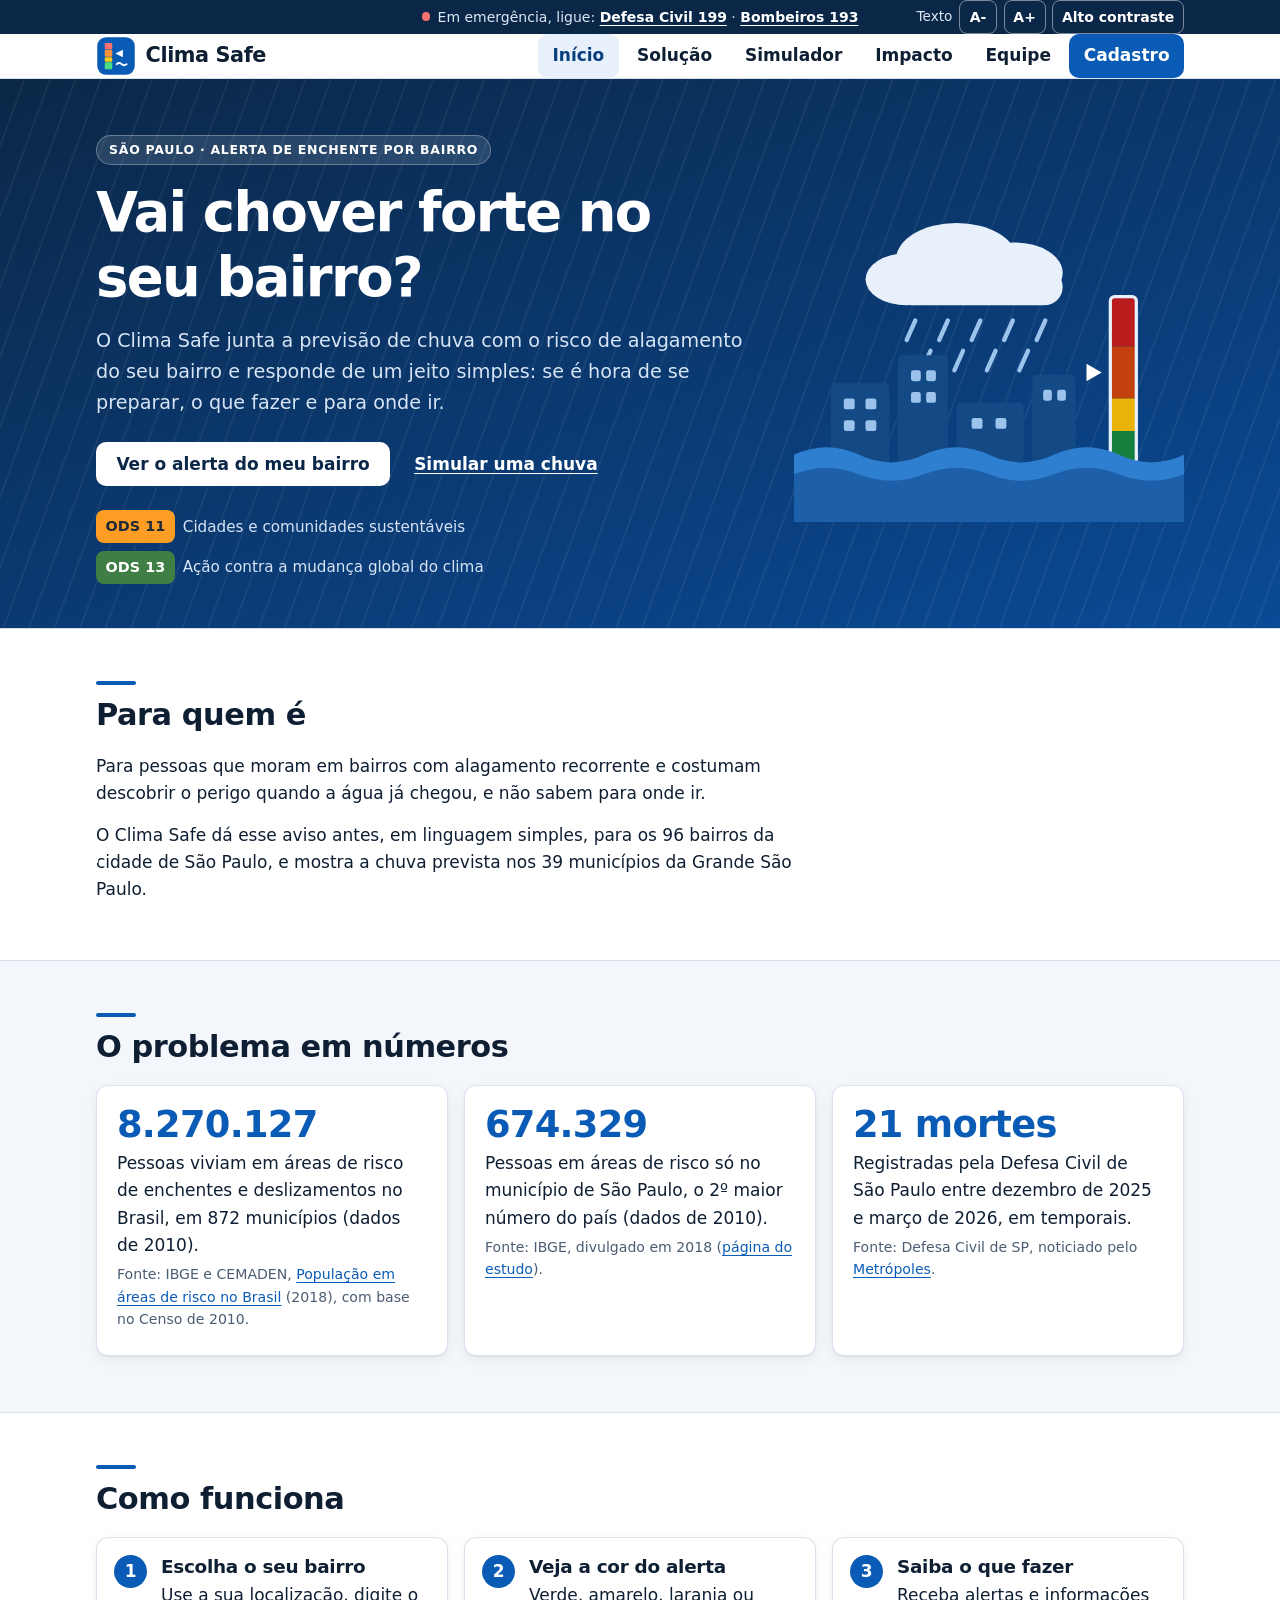
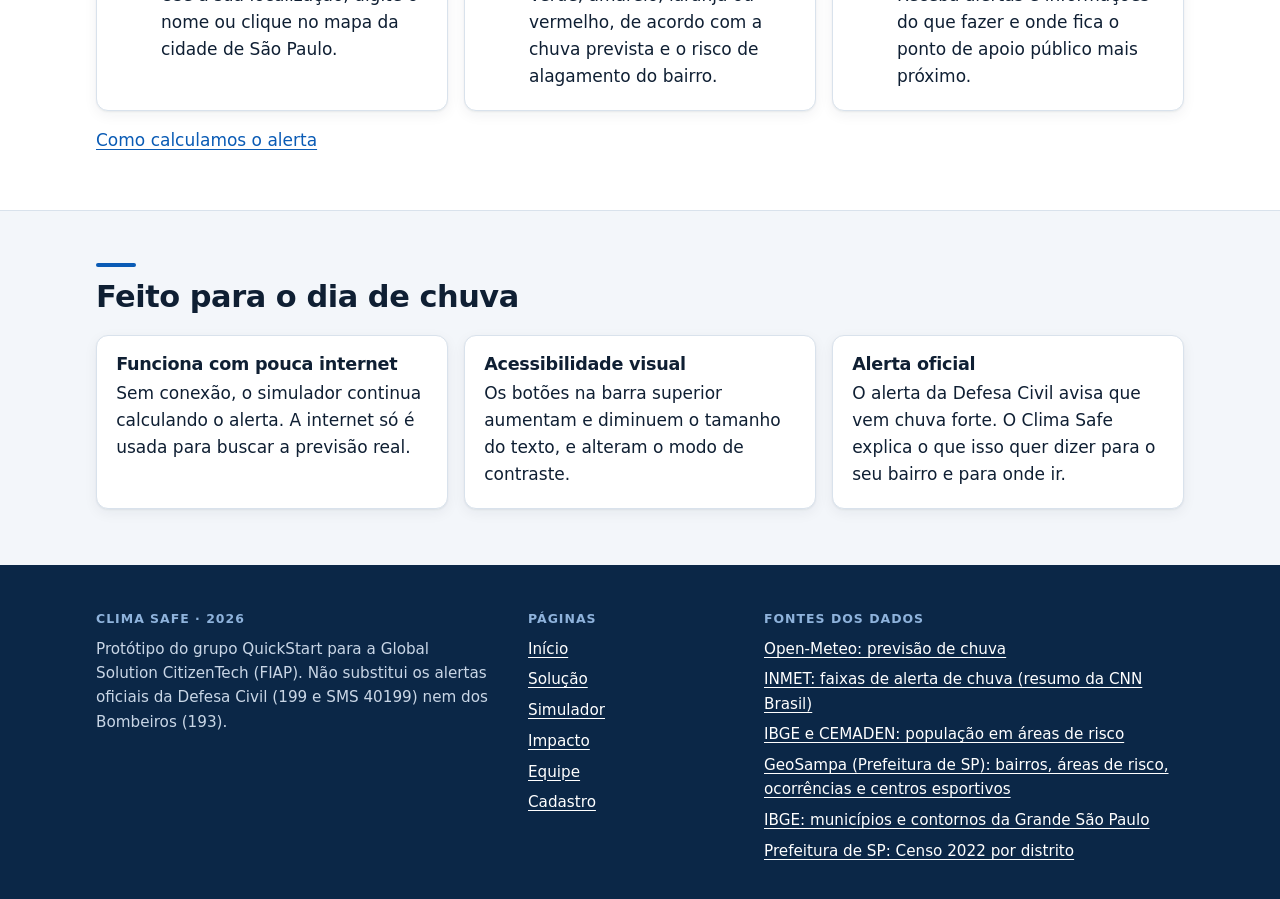
==== commit e6b8f472: "Previsão dos próximos 7 dias, cidades da Grande SP e padronização do código - Previsão dos próximos " ====
--- a/index.html
+++ b/index.html
@@ -7,16 +7,18 @@
   <meta name="description" content="Clima Safe: aviso de enchente por bairro em São Paulo, com nível de alerta, o que fazer e onde buscar apoio.">
   <link rel="icon" href="img/logo.svg" type="image/svg+xml">
   <link rel="stylesheet" href="css/style.css">
+  <script src="js/estado.js"></script>
 </head>
 <body id="topo">
   <a class="pular-link" href="#conteudo">Pular para o conteúdo</a>
   <div class="faixa-emergencia">
     <div class="container faixa-grade">
       <p>Em emergência, ligue: <a href="tel:199">Defesa Civil 199</a> · <a href="tel:193">Bombeiros 193</a></p>
-      <div class="ajuste-fonte" role="group" aria-label="Tamanho do texto">
+      <div class="ajuste-fonte" role="group" aria-label="Ajustes de leitura">
         <span aria-hidden="true">Texto</span>
-        <button type="button" id="fonte-menor" aria-label="Diminuir o texto">A−</button>
+        <button type="button" id="fonte-menor" aria-label="Diminuir o texto">A-</button>
         <button type="button" id="fonte-maior" aria-label="Aumentar o texto">A+</button>
+        <button type="button" id="alto-contraste" aria-pressed="false">Alto contraste</button>
       </div>
     </div>
   </div>
@@ -31,8 +33,10 @@
         <ul class="menu" id="menu-principal">
           <li><a href="index.html" aria-current="page">Início</a></li>
           <li><a href="solucao.html">Solução</a></li>
+          <li><a href="simulador.html">Simulador</a></li>
           <li><a href="impacto.html">Impacto</a></li>
           <li><a href="equipe.html">Equipe</a></li>
+          <li class="menu-cta"><a href="cadastro.html">Cadastro</a></li>
         </ul>
       </nav>
     </div>
@@ -46,11 +50,15 @@
           <h1 id="titulo-hero">Vai chover forte no seu bairro?</h1>
           <p class="lead">O Clima Safe junta a previsão de chuva com o risco de alagamento do seu bairro e responde de um jeito simples: se é hora de se preparar, o que fazer e para onde ir.</p>
           <p class="acoes">
-            <a class="botao" href="solucao.html">Testar a simulação</a>
-            <a class="link-seco" href="#problema">Por que isso importa</a>
+            <a class="botao botao-claro" href="solucao.html">Ver o alerta do meu bairro</a>
+            <a class="link-seco" href="simulador.html">Simular uma chuva</a>
           </p>
+          <ul class="hero-ods" aria-label="ODS da ONU ligados ao projeto">
+            <li><span class="etiqueta-ods ods-11">ODS 11</span> Cidades e comunidades sustentáveis</li>
+            <li><span class="etiqueta-ods ods-13">ODS 13</span> Ação contra a mudança global do clima</li>
+          </ul>
         </div>
-        <img class="hero-imagem" src="img/hero.svg" alt="" width="360" height="400">
+        <img class="hero-imagem" src="img/hero.svg" alt="" width="360" height="300">
       </div>
     </section>
     <section class="secao" aria-labelledby="titulo-cidadao">
@@ -58,7 +66,7 @@
         <h2 id="titulo-cidadao">Para quem é</h2>
         <div class="secao-corpo">
           <p>Para pessoas que moram em bairros com alagamento recorrente e costumam descobrir o perigo quando a água já chegou, e não sabem para onde ir.</p>
-          <p>O Clima Safe dá esse aviso antes, em linguagem simples, para os 96 bairros (distritos) da cidade de São Paulo, e mostra a chuva prevista nos 39 municípios da Grande São Paulo.</p>
+          <p>O Clima Safe dá esse aviso antes, em linguagem simples, para os 96 bairros da cidade de São Paulo, e mostra a chuva prevista nos 39 municípios da Grande São Paulo.</p>
         </div>
       </div>
     </section>
@@ -70,22 +78,22 @@
             <li class="estatistica">
               <span class="numero">8.270.127</span>
               <div>
-                <p>pessoas viviam em áreas de risco de enchentes e deslizamentos no Brasil, em 872 municípios (dados de 2010).</p>
-                <p class="fonte">Fonte: IBGE e CEMADEN, <a href="https://agenciadenoticias.ibge.gov.br/agencia-sala-de-imprensa/21565-em-2010-brasil-tinha-8-3-milhoes-de-pessoas-morando-em-areas-com-risco-de-desastres-naturais.html">População em áreas de risco no Brasil</a> (2018), com base no Censo 2010.</p>
+                <p>Pessoas viviam em áreas de risco de enchentes e deslizamentos no Brasil, em 872 municípios (dados de 2010).</p>
+                <p class="fonte">Fonte: IBGE e CEMADEN, <a href="https://agenciadenoticias.ibge.gov.br/agencia-sala-de-imprensa/21565-em-2010-brasil-tinha-8-3-milhoes-de-pessoas-morando-em-areas-com-risco-de-desastres-naturais.html">População em áreas de risco no Brasil</a> (2018), com base no Censo de 2010.</p>
               </div>
             </li>
             <li class="estatistica">
               <span class="numero">674.329</span>
               <div>
-                <p>pessoas em áreas de risco só no município de São Paulo, o 2º maior número do país (dados de 2010).</p>
-                <p class="fonte">Fonte: IBGE, divulgação de 28/06/2018 (<a href="https://www.ibge.gov.br/geociencias/informacoes-ambientais/estudos-ambientais/21538-populacao-em-areas-de-risco-no-brasil.html">página do estudo</a>).</p>
+                <p>Pessoas em áreas de risco só no município de São Paulo, o 2º maior número do país (dados de 2010).</p>
+                <p class="fonte">Fonte: IBGE, divulgado em 2018 (<a href="https://www.ibge.gov.br/geociencias/informacoes-ambientais/estudos-ambientais/21538-populacao-em-areas-de-risco-no-brasil.html">página do estudo</a>).</p>
               </div>
             </li>
             <li class="estatistica">
               <span class="numero">21 mortes</span>
               <div>
-                <p>registradas pela Defesa Civil de São Paulo entre dezembro de 2025 e 9 de março de 2026, em temporais.</p>
-                <p class="fonte">Fonte: Defesa Civil de SP, noticiado pelo Metrópoles.</p>
+                <p>Registradas pela Defesa Civil de São Paulo entre dezembro de 2025 e março de 2026, em temporais.</p>
+                <p class="fonte">Fonte: Defesa Civil de SP, noticiado pelo <a href="https://www.metropoles.com/sao-paulo/sobe-numero-mortes-chuvas-sp">Metrópoles</a>.</p>
               </div>
             </li>
           </ul>
@@ -99,15 +107,15 @@
           <ol class="passos">
             <li>
               <h3>Escolha o seu bairro</h3>
-              <p>Use a sua localização, digite o nome ou clique no mapa: são os 96 bairros (distritos) da cidade de São Paulo.</p>
+              <p>Use a sua localização, digite o nome ou clique no mapa da cidade de São Paulo.</p>
             </li>
             <li>
               <h3>Veja a cor do alerta</h3>
-              <p>Verde, amarelo, laranja ou vermelho, de acordo com a chuva prevista e o risco de alagamento do bairro, mapeado pela Prefeitura.</p>
+              <p>Verde, amarelo, laranja ou vermelho, de acordo com a chuva prevista e o risco de alagamento do bairro.</p>
             </li>
             <li>
               <h3>Saiba o que fazer</h3>
-              <p>Cada cor diz o que fazer e onde fica o ponto de apoio público mais próximo.</p>
+              <p>Receba alertas e informações do que fazer e onde fica o ponto de apoio público mais próximo.</p>
             </li>
           </ol>
           <p><a href="solucao.html#regras">Como calculamos o alerta</a></p>
@@ -120,37 +128,12 @@
         <div class="secao-corpo">
           <ul class="lista-pontos">
             <li><h3>Funciona com pouca internet</h3><p>Sem conexão, o simulador continua calculando o alerta. A internet só é usada para buscar a previsão real.</p></li>
-            <li><h3>Fácil de ler</h3><p>Botões A− e A+ para o tamanho do texto, cores sempre acompanhadas de texto e uso completo pelo teclado.</p></li>
-            <li><h3>Soma com o alerta oficial</h3><p>O SMS 40199 da Defesa Civil avisa que vem chuva forte. O Clima Safe explica o que isso quer dizer para o seu bairro e para onde ir.</p></li>
+            <li><h3>Acessibilidade visual</h3><p>Os botões na barra superior aumentam e diminuem o tamanho do texto, e alteram o modo de contraste.</p></li>
+            <li><h3>Alerta oficial</h3><p>O alerta da Defesa Civil avisa que vem chuva forte. O Clima Safe explica o que isso quer dizer para o seu bairro e para onde ir.</p></li>
           </ul>
         </div>
       </div>
     </section>
-    <section class="secao" aria-labelledby="titulo-ods">
-      <div class="container secao-grade">
-        <h2 id="titulo-ods">Objetivos de Desenvolvimento Sustentável</h2>
-        <div class="secao-corpo">
-          <ul class="lista-ods">
-            <li>
-              <span class="etiqueta-ods">ODS 11</span>
-              <div>
-                <h3>Cidades e comunidades sustentáveis</h3>
-                <p>Menos gente pega de surpresa pela enchente: o aviso chega antes da chuva forte.</p>
-              </div>
-            </li>
-            <li>
-              <span class="etiqueta-ods">ODS 13</span>
-              <div>
-                <h3>Ação contra a mudança global do clima</h3>
-                <p>Ajuda o morador a se preparar para chuvas extremas, que estão ficando mais comuns.</p>
-              </div>
-            </li>
-          </ul>
-          <p><a href="impacto.html">Ver o impacto e os indicadores</a></p>
-        </div>
-      </div>
-    </section>
-
   </main>
 
   <footer class="rodape">
@@ -164,8 +147,10 @@
         <ul>
           <li><a href="index.html">Início</a></li>
           <li><a href="solucao.html">Solução</a></li>
+          <li><a href="simulador.html">Simulador</a></li>
           <li><a href="impacto.html">Impacto</a></li>
           <li><a href="equipe.html">Equipe</a></li>
+          <li><a href="cadastro.html">Cadastro</a></li>
         </ul>
       </nav>
       <div>
@@ -182,9 +167,8 @@
     </div>
   </footer>
 
-  <a class="voltar-topo" id="voltar-topo" href="#topo" aria-label="Voltar ao topo da página">↑ Topo</a>
+  <a class="voltar-topo" id="voltar-topo" href="#topo" aria-label="Voltar ao topo da página">↑ <span class="voltar-topo-texto">Topo</span></a>
 
-  <script src="js/estado.js"></script>
   <script src="js/fonte.js"></script>
   <script src="js/menu.js"></script>
   <script src="js/topo.js"></script>
--- a/css/style.css
+++ b/css/style.css
@@ -1,87 +1,244 @@
-/*
-  Clima Safe — folha de estilo única.
-  Ideia visual: um boletim de defesa civil. Papel quente, tinta escura, títulos com serifa,
-  réguas finas separando as seções. A cor só aparece onde carrega significado:
-  os quatro níveis de alerta (sempre acompanhados de texto) e os links.
-  Mobile first; media queries em 768px e 1024px.
-*/
-
+/* As cores de alerta só aparecem nos níveis de alerta. */
+/* Cores, forma e fonte */
 :root {
-  --papel: #f4f0e6;
-  --papel-claro: #fbf9f3;
-  --tinta: #1c2530;
-  --tinta-suave: #47525f;
-  --rio: #0f3d5c;
-  --link: #0b4f8a;
-  --regua: #b9b19c;
-  --foco: #0b4f8a;
-
-  --serifa: "Iowan Old Style", "Palatino Linotype", Palatino, Georgia, "Times New Roman", serif;
-  --sans: system-ui, -apple-system, "Segoe UI", Roboto, Arial, sans-serif;
-
-  --verde: #1e6b3a;
-  --amarelo: #f2c200;
-  --laranja: #b34d00;
-  --vermelho: #b3261e;
-}
-
+  --fundo: #f3f6fa;
+  --superficie: #ffffff;
+  --tinta: #0f1f33;
+  --tinta-suave: #4b5d73;
+  --borda: #d9e2ec;
+  --borda-forte: #b8c5d4;
+  --marca: #0a5bb5;
+  --marca-escura: #083f7d;
+  --marca-clara: #e7f0fb;
+  --link: #0a5bb5;
+  --noite: #0b2747;
+  --foco: #0a5bb5;
+  --verde: #15803d;
+  --amarelo: #eab308;
+  --laranja: #c2410c;
+  --vermelho: #b91c1c;
+  --verde-claro: #e7f6ec;
+  --amarelo-claro: #fef6d6;
+  --laranja-claro: #fdeee4;
+  --vermelho-claro: #fde8e8;
+  --raio: 12px;
+  --raio-pequeno: 10px;
+  --sombra: 0 1px 2px rgba(15, 31, 51, 0.06), 0 4px 14px rgba(15, 31, 51, 0.06);
+  --sombra-forte: 0 8px 28px rgba(15, 31, 51, 0.16);
+  --fonte: system-ui, -apple-system, "Segoe UI", Roboto, "Helvetica Neue", Arial, sans-serif;
+}
+
+/* Base e definições */
 *, *::before, *::after { box-sizing: border-box; }
 
-html { scroll-behavior: smooth; scroll-padding-top: 1rem; }
+html {
+  scroll-behavior: smooth;
+  scroll-padding-top: 1rem;
+}
 
 body {
   margin: 0;
-  font-family: var(--sans);
+  font-family: var(--fonte);
   font-size: 1.0625rem;
   line-height: 1.6;
   color: var(--tinta);
-  background: var(--papel);
-}
-
-img { max-width: 100%; height: auto; display: block; }
-
-a { color: var(--link); text-underline-offset: 0.15em; }
-a:hover { text-decoration-thickness: 2px; }
-
-h1, h2, h3, h4 { font-family: var(--serifa); color: var(--tinta); line-height: 1.2; }
-h1 { margin: 0 0 1rem; font-size: clamp(2rem, 6vw, 3.25rem); font-weight: 700; letter-spacing: -0.01em; }
-h2 { margin: 0; font-size: 1.5rem; font-weight: 700; }
-h3 { margin: 1.5rem 0 0.4rem; font-size: 1.2rem; font-weight: 700; }
-h4 { margin: 0 0 0.3rem; font-family: var(--sans); font-size: 0.85rem; letter-spacing: 0.06em; text-transform: uppercase; }
+  background: var(--fundo);
+}
+
+img {
+  max-width: 100%;
+  height: auto;
+  display: block;
+}
+
+a {
+  color: var(--link);
+  text-underline-offset: 0.18em;
+}
+
+a:hover {
+  color: var(--marca-escura);
+  text-decoration-thickness: 2px;
+}
+
+h1, h2, h3, h4 {
+  color: var(--tinta);
+  line-height: 1.2;
+  letter-spacing: -0.015em;
+}
+
+h1 {
+  margin: 0 0 1rem;
+  font-size: clamp(2.1rem, 5.5vw, 3.4rem);
+  font-weight: 800;
+  letter-spacing: -0.03em;
+}
+
+h2 {
+  margin: 0;
+  font-size: clamp(1.5rem, 3vw, 1.9rem);
+  font-weight: 800;
+}
+
+h3 {
+  margin: 1.5rem 0 0.4rem;
+  font-size: 1.15rem;
+  font-weight: 700;
+}
+
+h4 {
+  margin: 0 0 0.3rem;
+  color: var(--tinta-suave);
+  font-size: 0.8rem;
+  font-weight: 700;
+  letter-spacing: 0.06em;
+  text-transform: uppercase;
+}
+
 p { margin: 0 0 0.9rem; }
-ul, ol { margin: 0 0 1rem; padding-left: 1.2rem; }
-
-:focus-visible { outline: 3px solid var(--foco); outline-offset: 2px; }
-
-.container { width: 100%; max-width: 70rem; margin: 0 auto; padding: 0 1.25rem; }
+
+ul, ol {
+  margin: 0 0 1rem;
+  padding-left: 1.2rem;
+}
+
+strong { font-weight: 700; }
+
+:focus-visible {
+  outline: 3px solid var(--foco);
+  outline-offset: 2px;
+}
+
+.container {
+  width: 100%;
+  max-width: 72rem;
+  margin: 0 auto;
+  padding: 0 1.25rem;
+}
 
 .pular-link {
   position: absolute;
   left: 0.5rem;
   top: -4rem;
-  z-index: 10;
+  z-index: 40;
   padding: 0.6rem 1rem;
   color: #fff;
-  background: var(--tinta);
-}
-.pular-link:focus { top: 0.5rem; outline-color: var(--amarelo); }
-
-/* ---------- Faixa de emergência e cabeçalho ---------- */
-.faixa-emergencia { background: var(--tinta); color: var(--papel); font-size: 0.9rem; }
-.faixa-grade { display: flex; flex-direction: column; align-items: center; gap: 0 1rem; text-align: center; }
-.faixa-emergencia p { margin: 0; padding: 0.4rem 0; }
-.faixa-emergencia a { color: #fff; font-weight: 700; }
+  background: var(--noite);
+  border-radius: var(--raio-pequeno);
+}
+
+.pular-link:focus {
+  top: 0.5rem;
+  outline-color: var(--amarelo);
+}
+
+/* Texto só para leitor de tela */
+.visualmente-oculto {
+  position: absolute;
+  width: 1px;
+  height: 1px;
+  margin: -1px;
+  padding: 0;
+  overflow: hidden;
+  clip: rect(0 0 0 0);
+  clip-path: inset(50%);
+  white-space: nowrap;
+  border: 0;
+}
+
+/* Faixa superior e cabeçalho */
+.faixa-emergencia {
+  color: #dbe7f5;
+  background: var(--noite);
+  font-size: 0.875rem;
+}
+
+.faixa-grade {
+  display: flex;
+  flex-wrap: wrap;
+  align-items: center;
+  justify-content: center;
+  gap: 0.25rem 1rem;
+  padding-top: 0.6rem;
+  padding-bottom: 0.6rem;
+  text-align: center;
+}
+
+.faixa-emergencia p { margin: 0; }
+
+.faixa-emergencia p::before {
+  content: "";
+  display: inline-block;
+  width: 0.55rem;
+  height: 0.55rem;
+  margin-right: 0.45rem;
+  vertical-align: 0.05em;
+  background: #f87171;
+  border-radius: 50%;
+}
+
+.faixa-emergencia a {
+  color: #fff;
+  font-weight: 700;
+  white-space: nowrap;
+}
+
 .faixa-emergencia :focus-visible { outline-color: var(--amarelo); }
 
-.cabecalho { background: var(--papel); border-bottom: 2px solid var(--tinta); }
+.ajuste-fonte {
+  display: flex;
+  align-items: center;
+  gap: 0.4rem;
+}
+
+.ajuste-fonte span { font-size: 0.85rem; }
+
+.ajuste-fonte button {
+  min-width: 2.4rem;
+  min-height: 2.1rem;
+  padding: 0.1rem 0.55rem;
+  font: inherit;
+  font-weight: 700;
+  color: #fff;
+  background: transparent;
+  border: 1px solid rgba(255, 255, 255, 0.45);
+  border-radius: 8px;
+  cursor: pointer;
+}
+
+.ajuste-fonte button:hover {
+  color: var(--noite);
+  background: #fff;
+}
+
+.ajuste-fonte button:disabled {
+  opacity: 0.45;
+  cursor: not-allowed;
+}
+
+.ajuste-fonte button:disabled:hover {
+  color: #fff;
+  background: transparent;
+}
+
+.ajuste-fonte button[aria-pressed="true"] {
+  color: var(--noite);
+  background: #fff;
+}
+
+.cabecalho {
+  background: var(--superficie);
+  border-bottom: 1px solid var(--borda);
+}
+
 .cabecalho-grade {
   display: flex;
   flex-wrap: wrap;
   align-items: center;
   justify-content: space-between;
-  gap: 0.25rem 1rem;
+  gap: 0.5rem 1rem;
   padding-top: 0.75rem;
-  padding-bottom: 0.25rem;
+  padding-bottom: 0.75rem;
 }
 
 .logo {
@@ -89,233 +246,678 @@
   align-items: center;
   gap: 0.6rem;
   color: var(--tinta);
-  font-family: var(--serifa);
-  font-size: 1.45rem;
-  font-weight: 700;
+  font-size: 1.3rem;
+  font-weight: 800;
+  letter-spacing: -0.02em;
   text-decoration: none;
 }
-.logo img { width: 40px; height: 40px; }
+
+.logo:hover { color: var(--tinta); }
+
+.logo img {
+  width: 40px;
+  height: 40px;
+}
 
 .botao-menu {
   display: none;
+  min-height: 2.5rem;
+  padding: 0.4rem 1rem;
   font: inherit;
   font-weight: 700;
   color: var(--tinta);
-  background: transparent;
-  border: 2px solid var(--tinta);
-  border-radius: 2px;
-  padding: 0.35rem 0.9rem;
+  background: var(--superficie);
+  border: 1px solid var(--borda-forte);
+  border-radius: var(--raio-pequeno);
   cursor: pointer;
 }
-.js .botao-menu { display: inline-block; }
+
+.js .botao-menu {
+  display: inline-flex;
+  align-items: center;
+}
 
 .navegacao { width: 100%; }
-.menu { list-style: none; margin: 0; padding: 0; display: flex; flex-direction: column; }
+
+.menu {
+  list-style: none;
+  margin: 0;
+  padding: 0.5rem 0 0.25rem;
+  display: flex;
+  flex-direction: column;
+  gap: 0.25rem;
+}
+
 .js .menu { display: none; }
 .js .menu.aberto { display: flex; }
 
-.menu li { border-top: 1px solid var(--regua); }
 .menu a {
   display: block;
-  padding: 0.6rem 0;
+  padding: 0.55rem 0.9rem;
   color: var(--tinta);
   font-weight: 600;
   text-decoration: none;
-  border-bottom: 3px solid transparent;
-}
-.menu a:hover { border-bottom-color: var(--regua); }
-.menu a[aria-current="page"] { font-weight: 700; border-bottom-color: var(--rio); }
-
-/* ---------- Abertura das páginas ---------- */
-.topo-pagina { padding: 2.25rem 0 1.75rem; }
+  border-radius: var(--raio-pequeno);
+}
+
+.menu a:hover {
+  color: var(--marca);
+  background: var(--fundo);
+}
+
+.menu a[aria-current="page"] {
+  color: var(--marca-escura);
+  background: var(--marca-clara);
+}
+
+.menu .menu-cta a {
+  color: #fff;
+  background: var(--marca);
+}
+
+.menu .menu-cta a:hover {
+  color: #fff;
+  background: var(--marca-escura);
+}
+
+.menu .menu-cta a[aria-current="page"] {
+  color: #fff;
+  background: var(--marca-escura);
+}
+
+/* Abertura das páginas */
+.topo-pagina {
+  padding: 2.5rem 0 2rem;
+  background: linear-gradient(180deg, var(--marca-clara) 0%, var(--fundo) 100%);
+  border-bottom: 1px solid var(--borda);
+}
+
 .sobretitulo {
-  margin: 0 0 0.6rem;
-  color: var(--rio);
-  font-size: 0.82rem;
+  display: inline-block;
+  margin: 0 0 0.9rem;
+  padding: 0.25rem 0.75rem;
+  color: var(--marca);
+  background: var(--superficie);
+  border: 1px solid var(--borda);
+  border-radius: 999px;
+  font-size: 0.78rem;
   font-weight: 700;
-  letter-spacing: 0.09em;
+  letter-spacing: 0.06em;
   text-transform: uppercase;
 }
-.lead { max-width: 40rem; margin: 0 0 1rem; font-size: 1.2rem; }
-
-.hero-grade { display: grid; gap: 1.5rem; }
-.hero-imagem { width: 100%; max-width: 15rem; }
-.acoes { display: flex; flex-wrap: wrap; align-items: center; gap: 0.75rem 1.5rem; margin: 1.5rem 0 0; }
+
+.lead {
+  max-width: 42rem;
+  margin: 0 0 1rem;
+  color: var(--tinta-suave);
+  font-size: 1.2rem;
+}
+
+.indice { margin-top: 1.5rem; }
+
+.indice ul {
+  list-style: none;
+  margin: 0;
+  padding: 0;
+  display: flex;
+  flex-wrap: wrap;
+  gap: 0.5rem;
+}
+
+.indice a {
+  display: inline-block;
+  padding: 0.35rem 0.85rem;
+  color: var(--tinta);
+  font-size: 0.95rem;
+  font-weight: 600;
+  text-decoration: none;
+  background: var(--superficie);
+  border: 1px solid var(--borda);
+  border-radius: 999px;
+}
+
+.indice a:hover {
+  color: var(--marca);
+  border-color: var(--marca);
+}
+
+/* Página inicial */
+.hero {
+  position: relative;
+  overflow: hidden;
+  color: #fff;
+  background: linear-gradient(160deg, var(--noite) 0%, #0a4a96 100%);
+  border-bottom: 0;
+}
+
+.hero::before {
+  content: "";
+  position: absolute;
+  inset: 0;
+  background: repeating-linear-gradient(110deg, transparent 0 22px, rgba(255, 255, 255, 0.05) 22px 24px);
+  pointer-events: none;
+}
+
+.hero .container { position: relative; }
+.hero h1 { color: #fff; }
+
+.hero .sobretitulo {
+  color: #fff;
+  background: rgba(255, 255, 255, 0.12);
+  border-color: rgba(255, 255, 255, 0.3);
+}
+
+.hero .lead { color: #d6e4f5; }
+.hero a:not(.botao) { color: #fff; }
+.hero :focus-visible { outline-color: var(--amarelo); }
+
+.hero-grade {
+  display: grid;
+  gap: 2rem;
+  padding-top: 1rem;
+  padding-bottom: 1.5rem;
+}
+
+.acoes {
+  display: flex;
+  flex-wrap: wrap;
+  align-items: center;
+  gap: 0.75rem 1.5rem;
+  margin: 1.5rem 0 0;
+}
+
 .link-seco { font-weight: 600; }
 
-.indice { margin-top: 1.5rem; padding-top: 0.75rem; border-top: 1px solid var(--regua); }
-.indice ul { list-style: none; margin: 0; padding: 0; display: flex; flex-wrap: wrap; gap: 0.25rem 1.5rem; }
-.indice a { font-weight: 600; }
-
-/* ---------- Seções: título à esquerda, conteúdo à direita ---------- */
-.secao { padding: 1.75rem 0 2.25rem; border-top: 1px solid var(--tinta); }
-.secao-grade { display: grid; gap: 1rem; }
-.secao-grade > * { min-width: 0; }   /* deixa tabelas largas rolarem dentro da caixa, sem alargar a página */
+.hero-imagem {
+  width: 100%;
+  max-width: 25rem;
+  justify-self: center;
+}
+
+.hero-ods {
+  list-style: none;
+  margin: 1.5rem 0 0;
+  padding: 0;
+  display: flex;
+  flex-wrap: wrap;
+  gap: 0.5rem 1.25rem;
+  color: #d6e4f5;
+  font-size: 0.95rem;
+}
+
+.hero-ods li {
+  display: flex;
+  align-items: center;
+  gap: 0.5rem;
+}
+
+/* Título em cima, fundos alternados */
+.secao { padding: 2.75rem 0 3rem; }
+
+main > .secao:nth-of-type(even) {
+  background: var(--superficie);
+  border-top: 1px solid var(--borda);
+  border-bottom: 1px solid var(--borda);
+}
+
+.secao-grade {
+  display: grid;
+  gap: 1.25rem;
+}
+
+.secao-grade > * { min-width: 0; }
+
+/* tabelas largas rolam sem alargar a página */
+.secao-grade > h2::before {
+  content: "";
+  display: block;
+  width: 2.5rem;
+  height: 4px;
+  margin-bottom: 0.75rem;
+  background: var(--marca);
+  border-radius: 2px;
+}
+
 .secao-corpo > :last-child { margin-bottom: 0; }
-.secao-corpo p, .secao-corpo ul:not(.indicadores):not(.grade-bairros):not(.integrantes) { max-width: 42rem; }
-
-/* ---------- Números: linhas de livro-caixa ---------- */
-.indicadores { list-style: none; margin: 0; padding: 0; }
-.estatistica { display: grid; gap: 0.25rem; padding: 1rem 0; border-top: 1px solid var(--regua); }
-.estatistica:first-child { border-top: 0; padding-top: 0; }
+.secao-corpo p, .secao-corpo ul:not([class]) { max-width: 46rem; }
+
+/* Cartão: base comum de quase todos os blocos */
+.estatistica, .passos li, .lista-pontos li, .lista-ods li, .card, .kpi, .grafico-cartao, .trilha li,
+.ods-cartao, .ator, .integrante, .cadastro-lado, .controles, .cenario, .recolhivel, .painel, .semana {
+  background: var(--superficie);
+  border: 1px solid var(--borda);
+  border-radius: var(--raio);
+  box-shadow: var(--sombra);
+}
+
+/* Números, passos e ODS (Início) */
+.indicadores {
+  list-style: none;
+  margin: 0;
+  padding: 0;
+  display: grid;
+  gap: 1rem;
+}
+
+.estatistica {
+  display: grid;
+  align-content: start;
+  gap: 0.35rem;
+  padding: 1.25rem;
+}
+
 .estatistica p { margin: 0 0 0.25rem; }
+
 .numero {
-  color: var(--rio);
-  font-family: var(--serifa);
-  font-size: 2.25rem;
-  font-weight: 700;
-  line-height: 1.1;
+  color: var(--marca);
+  font-size: 2.3rem;
+  font-weight: 800;
+  line-height: 1.05;
+  letter-spacing: -0.02em;
   font-variant-numeric: lining-nums tabular-nums;
 }
-.fonte { color: var(--tinta-suave); font-size: 0.88rem; overflow-wrap: anywhere; }
-
-/* ---------- Passos, ODS, ecossistema ---------- */
-.passos { list-style: none; counter-reset: passo; margin: 0 0 1rem; padding: 0; }
+
+.fonte {
+  color: var(--tinta-suave);
+  font-size: 0.88rem;
+  overflow-wrap: anywhere;
+}
+
+.passos {
+  list-style: none;
+  counter-reset: passo;
+  margin: 0 0 1rem;
+  padding: 0;
+  display: grid;
+  gap: 1rem;
+}
+
 .passos li {
   counter-increment: passo;
-  display: grid;
-  grid-template-columns: 3.25rem 1fr;
-  column-gap: 0.5rem;
-  padding: 1rem 0;
-  border-top: 1px solid var(--regua);
-}
-.passos li:first-child { border-top: 0; padding-top: 0; }
+  position: relative;
+  padding: 1.1rem 1.1rem 1.2rem 4rem;
+}
+
 .passos li::before {
   content: counter(passo);
-  grid-column: 1;
-  grid-row: 1 / span 2;
-  color: var(--rio);
-  font-family: var(--serifa);
-  font-size: 2.4rem;
-  font-weight: 700;
-  line-height: 1;
-}
-.passos h3 { grid-column: 2; margin: 0 0 0.25rem; }
-.passos p { grid-column: 2; margin: 0; }
-
-.lista-ods { list-style: none; margin: 0 0 1rem; padding: 0; }
+  position: absolute;
+  top: 1.05rem;
+  left: 1.05rem;
+  display: flex;
+  align-items: center;
+  justify-content: center;
+  width: 2.1rem;
+  height: 2.1rem;
+  color: #fff;
+  background: var(--marca);
+  border-radius: 50%;
+  font-weight: 800;
+}
+
+.passos h3 { margin: 0 0 0.25rem; }
+.passos p { margin: 0; }
+
+.lista-pontos {
+  list-style: none;
+  margin: 0;
+  padding: 0;
+  display: grid;
+  gap: 1rem;
+}
+
+.lista-pontos li { padding: 1.1rem 1.2rem 1.2rem; }
+
+.lista-pontos h3 {
+  margin: 0 0 0.3rem;
+  font-size: 1.1rem;
+}
+
+.lista-pontos p { margin: 0; }
+
+.lista-ods {
+  list-style: none;
+  margin: 0 0 1rem;
+  padding: 0;
+  display: grid;
+  gap: 1rem;
+}
+
 .lista-ods li {
   display: grid;
-  grid-template-columns: 4.75rem 1fr;
-  gap: 0.75rem;
-  padding: 1rem 0;
-  border-top: 1px solid var(--regua);
-}
-.lista-ods li:first-child { border-top: 0; padding-top: 0; }
+  grid-template-columns: auto 1fr;
+  gap: 0.9rem;
+  align-items: start;
+  padding: 1.1rem 1.2rem;
+}
+
 .lista-ods h3 { margin: 0 0 0.2rem; }
 .lista-ods p { margin: 0; }
+
 .etiqueta-ods {
-  align-self: start;
-  padding: 0.1rem 0.4rem;
-  border: 2px solid var(--tinta);
+  padding: 0.3rem 0.6rem;
+  color: var(--ods-texto, #fff);
+  background: var(--ods-cor, var(--marca));
+  border-radius: 8px;
+  font-size: 0.9rem;
+  font-weight: 800;
+  white-space: nowrap;
+}
+
+.ods-11 {
+  --ods-cor: #fd9d24;
+  --ods-texto: #1f2937;
+}
+
+/* cores oficiais dos ODS */
+.ods-13 {
+  --ods-cor: #3f7e44;
+  --ods-texto: #fff;
+}
+
+/* Níveis de alerta (cor sempre junto com texto) */
+.alerta-verde {
+  --n-cor: var(--verde);
+  --n-texto: #fff;
+  --n-fundo: var(--verde-claro);
+}
+
+.alerta-amarelo {
+  --n-cor: var(--amarelo);
+  --n-texto: #1f2937;
+  --n-fundo: var(--amarelo-claro);
+}
+
+.alerta-laranja {
+  --n-cor: var(--laranja);
+  --n-texto: #fff;
+  --n-fundo: var(--laranja-claro);
+}
+
+.alerta-vermelho {
+  --n-cor: var(--vermelho);
+  --n-texto: #fff;
+  --n-fundo: var(--vermelho-claro);
+}
+
+.alerta-indisponivel {
+  --n-cor: #5b6b7f;
+  --n-texto: #fff;
+  --n-fundo: #eef2f6;
+}
+
+.selo {
+  display: inline-flex;
+  align-items: center;
+  align-self: flex-start;
+  gap: 0.4rem;
+  padding: 0.25rem 0.75rem;
+  color: var(--n-texto, #fff);
+  background: var(--n-cor, var(--tinta-suave));
+  border-radius: 999px;
   font-size: 0.9rem;
   font-weight: 700;
-  text-align: center;
-}
-
-.ecossistema { list-style: none; margin: 0; padding: 0; }
-.ecossistema li { padding: 0.85rem 0; border-top: 1px solid var(--regua); }
-.ecossistema li:first-child { border-top: 0; padding-top: 0; }
-.ecossistema h3 { margin: 0 0 0.15rem; font-size: 1.1rem; }
-.ecossistema p { margin: 0; }
-
-.lista-simples { margin-bottom: 0; }
-
-/* ---------- Níveis de alerta (cor sempre junto com texto) ---------- */
-.alerta-verde { --n-cor: var(--verde); --n-texto: #fff; --n-fundo: #e7f1e8; }
-.alerta-amarelo { --n-cor: var(--amarelo); --n-texto: var(--tinta); --n-fundo: #fbf3cf; }
-.alerta-laranja { --n-cor: var(--laranja); --n-texto: #fff; --n-fundo: #f9e6d3; }
-.alerta-vermelho { --n-cor: var(--vermelho); --n-texto: #fff; --n-fundo: #f8dedb; }
-.alerta-indisponivel { --n-cor: #56616e; --n-texto: #fff; --n-fundo: #e8e6df; }
-
-.selo {
-  display: inline-block;
-  align-self: flex-start;
-  padding: 0.2rem 0.65rem;
-  color: var(--n-texto, #fff);
-  background: var(--n-cor, var(--tinta-suave));
-  border-radius: 2px;
-  font-size: 0.95rem;
-  font-weight: 700;
-}
-
-/* ---------- Simulador ---------- */
-.simulador { display: grid; gap: 1.25rem; }
-
-.controles {
-  display: grid;
-  gap: 1.1rem;
-  padding: 1.1rem;
-  background: var(--papel-claro);
-  border: 1px solid var(--tinta);
-}
-.campo { display: flex; flex-direction: column; gap: 0.35rem; }
-.campo label, .campo legend { font-weight: 600; }
-
-select, input[type="text"], input[type="search"], input[type="email"], input[type="tel"] {
-  width: 100%;
-  padding: 0.55rem 0.65rem;
-  font: inherit;
-  color: var(--tinta);
-  background: #fff;
-  border: 1.5px solid var(--tinta);
-  border-radius: 2px;
-}
-
-/* Escolha do bairro: localização, busca e lista */
-.controles .escolha-bairro {
-  display: grid;
-  gap: 0.85rem;
-  min-width: 0;
-  margin: 0;
-  padding: 0 0 1.1rem;
-  border: 0;
-  border-bottom: 1px solid var(--regua);
-}
-.escolha-bairro legend {
-  padding: 0;
-  margin-bottom: 0.6rem;
-  font-family: var(--serifa);
-  font-size: 1.2rem;
-  font-weight: 700;
-}
-.botao-localizacao {
+  line-height: 1.3;
+}
+
+.selo::before {
+  content: "";
+  width: 0.5rem;
+  height: 0.5rem;
+  background: currentColor;
+  border-radius: 50%;
+}
+
+/* Botões */
+.botao {
   display: inline-flex;
   align-items: center;
   justify-content: center;
+  gap: 0.45rem;
+  min-height: 2.75rem;
+  padding: 0.6rem 1.15rem;
+  font: inherit;
+  font-weight: 700;
+  line-height: 1.2;
+  color: #fff;
+  text-align: center;
+  text-decoration: none;
+  background: var(--marca);
+  border: 2px solid var(--marca);
+  border-radius: var(--raio-pequeno);
+  cursor: pointer;
+  transition: background-color 0.15s, border-color 0.15s, color 0.15s;
+}
+
+.botao:hover {
+  color: #fff;
+  background: var(--marca-escura);
+  border-color: var(--marca-escura);
+  text-decoration: none;
+}
+
+.botao[disabled] {
+  opacity: 0.6;
+  cursor: wait;
+}
+
+.botao-secundario {
+  color: var(--marca);
+  background: var(--superficie);
+  border-color: var(--borda-forte);
+}
+
+.botao-secundario:hover {
+  color: var(--marca-escura);
+  background: var(--marca-clara);
+  border-color: var(--marca);
+}
+
+.botao-claro {
+  color: var(--noite);
+  background: #fff;
+  border-color: #fff;
+}
+
+.botao-claro:hover {
+  color: var(--noite);
+  background: var(--marca-clara);
+  border-color: var(--marca-clara);
+}
+
+/* Botão com cara de link (localização) */
+.botao-texto {
+  display: inline-flex;
+  align-items: center;
+  gap: 0.4rem;
+  min-height: 2.75rem;
+  padding: 0;
+  font: inherit;
+  font-weight: 600;
+  color: var(--link);
+  background: none;
+  border: 0;
+  text-decoration: underline;
+  text-underline-offset: 0.2em;
+  cursor: pointer;
+}
+
+.botao-texto:hover { color: var(--marca-escura); }
+
+.botao-texto[disabled] {
+  opacity: 0.7;
+  cursor: wait;
+}
+
+.botao-texto .icone {
+  width: 1.2rem;
+  height: 1.2rem;
+  fill: currentColor;
+  flex: none;
+}
+
+/* Campos de formulário */
+.campo {
+  display: flex;
+  flex-direction: column;
+  gap: 0.35rem;
+}
+
+.campo label, .campo legend { font-weight: 600; }
+
+select, input[type="text"], input[type="search"], input[type="email"], input[type="tel"] {
+  width: 100%;
+  min-height: 2.75rem;
+  padding: 0.55rem 0.75rem;
+  font: inherit;
+  color: var(--tinta);
+  background: var(--superficie);
+  border: 1px solid var(--borda-forte);
+  border-radius: var(--raio-pequeno);
+}
+
+select:hover, input[type="text"]:hover, input[type="email"]:hover, input[type="tel"]:hover { border-color: var(--tinta-suave); }
+
+fieldset {
+  margin: 0;
+  padding: 0.75rem 1rem 0.9rem;
+  border: 1px solid var(--borda-forte);
+  border-radius: var(--raio-pequeno);
+}
+
+legend {
+  padding: 0 0.35rem;
+  font-weight: 600;
+}
+
+.formulario {
+  display: grid;
+  gap: 1.1rem;
+  max-width: 34rem;
+}
+
+.opcao {
+  display: flex;
+  align-items: center;
   gap: 0.5rem;
-  width: 100%;
-}
-.botao-localizacao .icone { width: 1.2rem; height: 1.2rem; fill: currentColor; flex: none; }
+  padding: 0.15rem 0;
+}
+
+.opcao input {
+  width: 1.2rem;
+  height: 1.2rem;
+  accent-color: var(--marca);
+}
+
+.opcao label { font-weight: 400; }
+
+.erro-campo {
+  color: #a11212;
+  font-size: 0.92rem;
+  font-weight: 600;
+}
+
+.erro-campo:empty { display: none; }
+
+.erro-campo:not(:empty) {
+  padding-left: 0.5rem;
+  border-left: 3px solid var(--vermelho);
+}
+
+[aria-invalid="true"] {
+  border-color: var(--vermelho);
+  border-width: 2px;
+}
+
+.mensagem-sucesso:empty { display: none; }
+
+.mensagem-sucesso:not(:empty) {
+  max-width: 34rem;
+  margin-bottom: 1rem;
+  padding: 0.8rem 1rem 0.8rem 1.25rem;
+  color: #0f4d24;
+  font-weight: 600;
+  background: var(--verde-claro);
+  border-radius: var(--raio-pequeno);
+  box-shadow: inset 5px 0 0 var(--verde);
+}
+
+/* Notas, avisos e mensagens de estado */
+.nota {
+  margin: 0;
+  color: var(--tinta-suave);
+  font-size: 0.85rem;
+}
+
+.aviso {
+  padding: 0.6rem 0.85rem 0.6rem 1rem;
+  font-size: 0.92rem;
+  background: var(--fundo);
+  border-radius: var(--raio-pequeno);
+  box-shadow: inset 3px 0 0 var(--tinta-suave);
+}
+
+.status {
+  min-height: 1.4rem;
+  margin: 0;
+  color: var(--tinta-suave);
+  font-size: 0.95rem;
+}
+
+.status.erro, .status.sucesso, .status.aviso-local {
+  padding: 0.6rem 0.85rem 0.6rem 1rem;
+  color: var(--tinta);
+  border-radius: var(--raio-pequeno);
+}
+
+.status.erro {
+  color: #8f1414;
+  background: var(--vermelho-claro);
+  box-shadow: inset 4px 0 0 var(--vermelho);
+}
+
 .status.sucesso {
-  padding: 0.5rem 0.7rem;
-  color: var(--tinta);
-  background: #e7f1e8;
-  border-left: 4px solid var(--verde);
-}
+  background: var(--verde-claro);
+  box-shadow: inset 4px 0 0 var(--verde);
+}
+
 .status.aviso-local {
-  padding: 0.5rem 0.7rem;
-  color: var(--tinta);
-  background: #fbf3cf;
-  border-left: 4px solid var(--amarelo);
-}
-/* Sem texto, o aviso da localização não ocupa espaço (mas continua na página para o leitor de tela) */
+  background: var(--amarelo-claro);
+  box-shadow: inset 4px 0 0 var(--amarelo);
+}
+
 #status-localizacao { min-height: 0; }
-.divisor {
-  display: flex;
-  align-items: center;
-  gap: 0.6rem;
-  margin: 0;
-  color: var(--tinta-suave);
-  font-size: 0.85rem;
-  text-transform: uppercase;
-  letter-spacing: 0.06em;
-}
-.divisor::before, .divisor::after { content: ""; flex: 1; border-top: 1px solid var(--regua); }
-
-.valor-chuva { font-family: var(--serifa); font-weight: 700; color: var(--rio); }
-
-/* A barra do controle mostra os limites do INMET por hora (0–20–30–60–100 mm/h). */
+
+/* vazio, não ocupa espaço */
+
+/* Simulador: barra de chuva, mapa e seu bairro */
+.cenario {
+  display: grid;
+  gap: 0.75rem 2rem;
+  padding: 1rem 1.25rem;
+}
+
+/* Solução: espaço entre a barra da previsão e o mapa (no Simulador, a nota da barra já separa) */
+.cenario + .painel-interativo { margin-top: 1.75rem; }
+
+.cenario-chuva, .cenario-previsao {
+  display: flex;
+  flex-direction: column;
+  gap: 0.35rem;
+}
+
+.cenario-chuva label, .cenario-titulo {
+  margin: 0;
+  font-weight: 600;
+}
+
+.cenario-nota { margin: 0.6rem 0 1.5rem; }
+
+.valor-chuva {
+  color: var(--marca);
+  font-weight: 800;
+}
+
+/* Barra de chuva com as faixas do INMET (0, 20, 30, 60 e 100 mm/h) */
 input[type="range"] {
   -webkit-appearance: none;
   appearance: none;
@@ -323,131 +925,745 @@
   height: 2rem;
   margin: 0;
   background: transparent;
-}
+  cursor: pointer;
+}
+
 input[type="range"]::-webkit-slider-runnable-track {
-  height: 0.75rem;
-  border: 1px solid var(--tinta);
+  height: 0.7rem;
+  border-radius: 999px;
   background: linear-gradient(to right,
     var(--verde) 0 20%, var(--amarelo) 20% 30%, var(--laranja) 30% 60%, var(--vermelho) 60% 100%);
 }
+
 input[type="range"]::-moz-range-track {
-  height: 0.75rem;
-  border: 1px solid var(--tinta);
+  height: 0.7rem;
+  border-radius: 999px;
   background: linear-gradient(to right,
     var(--verde) 0 20%, var(--amarelo) 20% 30%, var(--laranja) 30% 60%, var(--vermelho) 60% 100%);
 }
+
 input[type="range"]::-webkit-slider-thumb {
   -webkit-appearance: none;
-  width: 0.9rem;
-  height: 1.9rem;
-  margin-top: -0.7rem;
-  background: var(--tinta);
-  border: 2px solid #fff;
-  border-radius: 2px;
-}
+  width: 1.5rem;
+  height: 1.5rem;
+  margin-top: -0.4rem;
+  background: #fff;
+  border: 3px solid var(--tinta);
+  border-radius: 50%;
+  box-shadow: 0 1px 4px rgba(0, 0, 0, 0.25);
+}
+
 input[type="range"]::-moz-range-thumb {
-  width: 0.9rem;
-  height: 1.9rem;
-  background: var(--tinta);
-  border: 2px solid #fff;
-  border-radius: 2px;
-}
-
-.escala { position: relative; height: 1.3rem; color: var(--tinta-suave); font-size: 0.8rem; }
-.escala span { position: absolute; top: 0; transform: translateX(-50%); }
-.escala .e0 { left: 0; transform: none; }
+  width: 1.5rem;
+  height: 1.5rem;
+  background: #fff;
+  border: 3px solid var(--tinta);
+  border-radius: 50%;
+}
+
+.escala {
+  position: relative;
+  height: 1.3rem;
+  color: var(--tinta-suave);
+  font-size: 0.8rem;
+}
+
+.escala span {
+  position: absolute;
+  top: 0;
+  transform: translateX(-50%);
+}
+
+.escala .e0 {
+  left: 0;
+  transform: none;
+}
+
 .escala .e20 { left: 20%; }
 .escala .e30 { left: 30%; }
 .escala .e60 { left: 60%; }
-.escala .e100 { right: 0; left: auto; transform: none; }
-
-.nota { margin: 0; color: var(--tinta-suave); font-size: 0.85rem; }
-
-.status { min-height: 1.4rem; margin: 0; color: var(--tinta-suave); font-size: 0.95rem; }
-.status.erro {
-  padding: 0.5rem 0.7rem;
-  color: #7a1009;
-  background: #f8dedb;
-  border-left: 4px solid var(--vermelho);
-}
-
+
+.escala .e100 {
+  right: 0;
+  left: auto;
+  transform: none;
+}
+
+.painel-interativo {
+  display: grid;
+  gap: 1.75rem;
+}
+
+.area-mapa h3 {
+  margin-top: 0;
+  font-size: 1.3rem;
+}
+
+.area-bairro {
+  display: grid;
+  gap: 1rem;
+  align-content: start;
+}
+
+/* Escolha do bairro */
+.controles {
+  display: grid;
+  gap: 1.1rem;
+  padding: 1.1rem 1.25rem;
+}
+
+.controles .escolha-bairro {
+  display: grid;
+  gap: 0.85rem;
+  min-width: 0;
+  margin: 0;
+  padding: 0;
+  border: 0;
+}
+
+.escolha-bairro legend {
+  margin-bottom: 0.6rem;
+  padding: 0;
+  font-size: 1.2rem;
+  font-weight: 800;
+}
+
+/* Campo com lista (combobox) */
+.combobox { position: relative; }
+.combobox input { padding-right: 2.75rem; }
+
+.combobox-botao {
+  position: absolute;
+  top: 0;
+  right: 0;
+  bottom: 0;
+  display: flex;
+  align-items: center;
+  justify-content: center;
+  width: 2.6rem;
+  padding: 0;
+  color: var(--tinta);
+  background: transparent;
+  border: 0;
+  cursor: pointer;
+}
+
+.combobox-botao svg {
+  width: 1.4rem;
+  height: 1.4rem;
+  fill: currentColor;
+}
+
+.combobox-botao[aria-expanded="true"] svg { transform: rotate(180deg); }
+
+.combobox-lista {
+  position: absolute;
+  z-index: 20;
+  top: calc(100% + 0.35rem);
+  left: 0;
+  right: 0;
+  max-height: 18rem;
+  overflow-y: auto;
+  padding: 0.35rem 0;
+  background: var(--superficie);
+  border: 1px solid var(--borda-forte);
+  border-radius: var(--raio-pequeno);
+  box-shadow: var(--sombra-forte);
+}
+
+.combobox-lista[hidden] { display: none; }
+
+.combobox-lista ul {
+  margin: 0;
+  padding: 0;
+  list-style: none;
+}
+
+.combobox-lista .titulo-grupo {
+  padding: 0.55rem 0.85rem 0.2rem;
+  color: var(--tinta-suave);
+  font-size: 0.75rem;
+  font-weight: 700;
+  letter-spacing: 0.06em;
+  text-transform: uppercase;
+}
+
+.opcao-bairro {
+  padding: 0.5rem 0.85rem;
+  cursor: pointer;
+}
+
+.opcao-bairro:hover { background: var(--marca-clara); }
+
+.opcao-bairro.escolhida {
+  font-weight: 700;
+  box-shadow: inset 4px 0 0 var(--marca);
+}
+
+.opcao-bairro[aria-selected="true"] {
+  color: #fff;
+  background: var(--marca);
+}
+
+.acao-localizacao {
+  display: flex;
+  flex-direction: column;
+  align-items: flex-start;
+  gap: 0.15rem;
+}
+
+/* Painel do resultado: cabeçalho na cor do nível */
 .painel {
   min-height: 12rem;
-  padding: 1.1rem 1.25rem;
-  background: var(--n-fundo, var(--papel-claro));
-  border: 1px solid var(--regua);
-  border-left: 8px solid var(--n-cor, var(--regua));
-}
-.painel h3 { margin: 0 0 0.6rem; }
-
-.lista-dados { margin: 0.75rem 0; }
+  overflow: hidden;
+}
+
+.painel-topo {
+  padding: 1rem 1.25rem 1.1rem;
+  color: var(--n-texto, #fff);
+  background: var(--n-cor, var(--tinta-suave));
+}
+
+.painel-nivel {
+  margin: 0;
+  font-size: 0.82rem;
+  font-weight: 800;
+  letter-spacing: 0.06em;
+  text-transform: uppercase;
+}
+
+.painel-topo h3 {
+  margin: 0.2rem 0 0.15rem;
+  color: inherit;
+  font-size: 1.55rem;
+  font-weight: 800;
+}
+
+.painel-topo .regiao-bairro {
+  margin: 0;
+  color: inherit;
+}
+
+.painel-corpo { padding: 1rem 1.25rem 1.25rem; }
+
+.lista-dados { margin: 0.25rem 0 0.75rem; }
+
 .lista-dados dt {
   color: var(--tinta-suave);
-  font-size: 0.8rem;
+  font-size: 0.78rem;
   font-weight: 700;
   letter-spacing: 0.05em;
   text-transform: uppercase;
 }
+
 .lista-dados dd { margin: 0 0 0.6rem; }
 
-.recomendacao { margin: 0.75rem 0; padding: 0.65rem 0.85rem; background: #fff; border: 1px solid var(--regua); }
-.caixa-abrigo { margin-top: 0.9rem; padding-top: 0.75rem; border-top: 1px solid var(--regua); }
-.caixa-abrigo p { margin: 0 0 0.3rem; }
-
-.aviso { padding: 0.1rem 0 0.1rem 0.75rem; border-left: 3px solid var(--tinta); font-size: 0.92rem; }
-
-/* ---------- Bairros ---------- */
-.filtro { max-width: 22rem; margin-bottom: 0.75rem; }
-.contagem { margin: 0 0 1rem; color: var(--tinta-suave); }
-
-.grade-bairros { list-style: none; margin: 0; padding: 0; display: grid; gap: 1.25rem; grid-template-columns: repeat(auto-fill, minmax(250px, 1fr)); }
+.recomendacao {
+  margin: 0.75rem 0;
+  padding: 0.8rem 1rem 0.85rem;
+  background: var(--n-fundo, var(--fundo));
+  border-radius: var(--raio-pequeno);
+}
+
+.recomendacao h4 {
+  margin: 0 0 0.35rem;
+  color: var(--tinta);
+}
+
+.cuidados {
+  margin: 0;
+  padding-left: 1.15rem;
+}
+
+.cuidados li { margin: 0.2rem 0; }
+
+/* Ponto de apoio em destaque, com o botão de rota */
+.caixa-abrigo {
+  margin-top: 1rem;
+  padding: 1rem 1.1rem 1.1rem;
+  background: var(--marca-clara);
+  border: 1px solid #c7dbf3;
+  border-radius: var(--raio-pequeno);
+}
+
+.caixa-abrigo h4 {
+  margin: 0 0 0.4rem;
+  color: var(--marca-escura);
+}
+
+.caixa-abrigo p { margin: 0 0 0.35rem; }
+
+.abrigo-nome {
+  font-size: 1.1rem;
+  font-weight: 800;
+  line-height: 1.3;
+}
+
+.botao-rota {
+  width: 100%;
+  margin: 0.5rem 0 0.75rem;
+}
+
+.botao-rota .icone {
+  width: 1.2rem;
+  height: 1.2rem;
+  fill: currentColor;
+  flex: none;
+}
+
+.caixa-abrigo .aviso {
+  margin: 0;
+  background: var(--superficie);
+}
+
+.compartilhar {
+  display: flex;
+  flex-wrap: wrap;
+  gap: 0.5rem;
+  margin: 1rem 0 0;
+}
+
+/* Gráfico das próximas 24 h (painel) */
+.grafico-chuva { margin: 0.75rem 0; }
+
+.grafico-chuva figcaption {
+  margin-bottom: 0.35rem;
+  color: var(--tinta-suave);
+  font-size: 0.78rem;
+  font-weight: 700;
+  letter-spacing: 0.05em;
+  text-transform: uppercase;
+}
+
+.grafico-chuva svg {
+  display: block;
+  width: 100%;
+  height: 6rem;
+  background: var(--fundo);
+  border: 1px solid var(--borda);
+  border-radius: 8px;
+}
+
+.grafico-chuva .barra { fill-opacity: 0.8; }
+
+.grafico-chuva .barra-pico {
+  fill-opacity: 1;
+  stroke: var(--tinta);
+  stroke-width: 2;
+  vector-effect: non-scaling-stroke;
+}
+
+.grafico-limite {
+  stroke: var(--tinta-suave);
+  stroke-width: 1;
+  stroke-dasharray: 4 3;
+  vector-effect: non-scaling-stroke;
+}
+
+.grafico-eixo {
+  display: grid;
+  grid-template-columns: repeat(4, 1fr);
+  margin-top: 0.2rem;
+  color: var(--tinta-suave);
+  font-size: 0.8rem;
+}
+
+.grafico-chuva .nota { margin-top: 0.35rem; }
+.grafico-aviso { margin: 0.5rem 0; }
+
+/* Próximos 7 dias (Solução): cartão fora do painel; no computador, embaixo do mapa */
+.semana { padding: 1rem 1.25rem 1.1rem; }
+
+.semana h3 { margin: 0 0 0.4rem; }
+
+.semana-lista {
+  margin: 0;
+  padding: 0;
+  list-style: none;
+}
+
+.dia {
+  display: grid;
+  grid-template-columns: minmax(0, 1fr) auto;
+  align-items: center;
+  gap: 0.2rem 0.75rem;
+  padding: 0.55rem 0;
+  border-bottom: 1px solid var(--borda);
+}
+
+.dia-nome { font-weight: 700; }
+
+.dia-tendencia {
+  margin-right: 0.2rem;
+  padding: 0 0.45rem;
+  color: var(--tinta);
+  border: 1px solid var(--borda);
+  border-radius: 999px;
+  font-size: 0.78rem;
+  font-weight: 700;
+  white-space: nowrap;
+}
+
+.dia .selo {
+  align-self: center;
+  font-size: 0.8rem;
+}
+
+.dia-chuva {
+  grid-column: 1 / -1;
+  color: var(--tinta-suave);
+  font-size: 0.92rem;
+}
+
+.semana .nota { margin: 0.6rem 0 0; }
+
+/* Mapa da Grande São Paulo (SVG) */
+.mapa-ferramentas {
+  display: flex;
+  flex-wrap: wrap;
+  align-items: center;
+  gap: 0.5rem;
+  margin-bottom: 0.6rem;
+}
+
+.mapa-ferramentas .botao {
+  min-height: 2.4rem;
+  padding: 0.35rem 0.8rem;
+}
+
+.botao-zoom {
+  min-width: 2.6rem;
+  font-size: 1.2rem;
+  line-height: 1.1;
+}
+
+.nivel-zoom {
+  margin-left: 0.25rem;
+  color: var(--tinta-suave);
+  font-size: 0.9rem;
+}
+
+.pular-mapa {
+  position: absolute;
+  left: -999rem;
+}
+
+.pular-mapa:focus { position: static; }
+
+.mapa-caixa {
+  overflow: hidden;
+  background: #e8eef5;
+  border: 1px solid var(--borda);
+  border-radius: var(--raio);
+}
+
+#mapa-svg {
+  display: block;
+  width: 100%;
+  height: auto;
+  user-select: none;
+}
+
+#mapa-svg.ampliado {
+  cursor: grab;
+  touch-action: none;
+}
+
+/* ampliado, o dedo move o mapa */
+#mapa-svg.ampliado:active { cursor: grabbing; }
+.area-mapa > .nota { margin-top: 0.5rem; }
+
+/* O JS só troca a classe mapa-alerta-<nível> */
+.mapa-municipio {
+  fill-opacity: 0.88;
+  stroke: #fff;
+  stroke-width: 0.8;
+  vector-effect: non-scaling-stroke;
+  cursor: pointer;
+}
+
+.mapa-municipio:hover { fill-opacity: 1; }
+
+.mapa-municipio:focus {
+  outline: none;
+  fill-opacity: 1;
+}
+
+.mapa-fundo-capital {
+  fill: #e8eef5;
+  stroke: none;
+}
+
+/* mesma cor do fundo do mapa */
+.mapa-bairro {
+  fill-opacity: 0.92;
+  stroke: #fff;
+  stroke-width: 0.6;
+  vector-effect: non-scaling-stroke;
+  cursor: pointer;
+}
+
+.mapa-bairro:hover {
+  fill-opacity: 1;
+  stroke: var(--tinta);
+  stroke-width: 1.5;
+}
+
+.mapa-bairro.escolhido, .mapa-municipio.escolhido { fill-opacity: 1; }
+
+/* Contorno do escolhido: cópia do desenho, por cima de tudo e sem receber o clique */
+.mapa-contorno-escolhido {
+  fill: none;
+  stroke: var(--tinta);
+  stroke-width: 3.5;
+  vector-effect: non-scaling-stroke;
+  pointer-events: none;
+}
+
+.mapa-bairro:focus {
+  outline: none;
+  fill-opacity: 1;
+}
+
+/* Foco do teclado: contorno por cima de tudo (mapa.js), com fundo branco para aparecer em qualquer cor */
+.mapa-foco path {
+  fill: none;
+  vector-effect: non-scaling-stroke;
+  pointer-events: none;
+}
+
+.mapa-foco .foco-fundo {
+  stroke: #fff;
+  stroke-width: 7;
+}
+
+.mapa-foco .foco-linha {
+  stroke: var(--foco);
+  stroke-width: 3.5;
+}
+
+.mapa-borda-capital {
+  fill: none;
+  stroke: var(--noite);
+  stroke-width: 1.6;
+  vector-effect: non-scaling-stroke;
+  pointer-events: none;
+}
+
+.mapa-alerta-verde { fill: var(--verde); }
+.mapa-alerta-amarelo { fill: var(--amarelo); }
+.mapa-alerta-laranja { fill: var(--laranja); }
+.mapa-alerta-vermelho { fill: var(--vermelho); }
+.mapa-alerta-indisponivel { fill: #94a3b8; }
+.etiqueta-mapa { pointer-events: none; }
+
+.etiqueta-mapa rect {
+  fill: var(--noite);
+  stroke: #fff;
+  stroke-width: 1;
+  vector-effect: non-scaling-stroke;
+}
+
+.etiqueta-mapa text {
+  font-family: var(--fonte);
+  fill: #dbe7f5;
+}
+
+.etiqueta-mapa .etiqueta-nome {
+  font-weight: 700;
+  fill: #fff;
+}
+
+.legenda-mapa {
+  list-style: none;
+  margin: 0.75rem 0 0;
+  padding: 0;
+  display: flex;
+  flex-wrap: wrap;
+  gap: 0.4rem 1.25rem;
+  font-size: 0.9rem;
+}
+
+.legenda-mapa li {
+  display: flex;
+  align-items: center;
+  gap: 0.4rem;
+}
+
+.amostra {
+  display: inline-block;
+  width: 1rem;
+  height: 1rem;
+  border-radius: 4px;
+}
+
+.amostra-verde { background: var(--verde); }
+.amostra-amarelo { background: var(--amarelo); }
+.amostra-laranja { background: var(--laranja); }
+.amostra-vermelho { background: var(--vermelho); }
+.amostra-indisponivel { background: #94a3b8; }
+
+/* Bairros: destaque, lista recolhível e cards */
+.contagem {
+  margin: 0 0 1rem;
+  color: var(--tinta-suave);
+}
+
+.bairro-destaque { margin-bottom: 1.25rem; }
+.bairro-destaque h3 { margin: 0 0 0.6rem; }
+
 .card {
   display: flex;
   flex-direction: column;
-  gap: 0.5rem;
-  padding: 1rem 1rem 1.1rem;
-  background: var(--papel-claro);
-  border: 1px solid var(--regua);
-  border-top: 5px solid var(--regua);
-  border-radius: 2px;
-}
-.card:has(.alerta-verde) { border-top-color: var(--verde); }
-.card:has(.alerta-amarelo) { border-top-color: var(--amarelo); }
-.card:has(.alerta-laranja) { border-top-color: var(--laranja); }
-.card:has(.alerta-vermelho) { border-top-color: var(--vermelho); }
-.card.selecionado { box-shadow: 0 0 0 2px var(--tinta); }
-.card h4 { margin: 0; font-family: var(--serifa); font-size: 1.15rem; letter-spacing: 0; text-transform: none; }
-.regiao-bairro { margin: 0; color: var(--tinta-suave); font-size: 0.88rem; }
-.card .historico { margin: 0; font-size: 0.95rem; }
+  gap: 0.55rem;
+  padding: 1.15rem 1.1rem 1.2rem;
+  box-shadow: inset 0 4px 0 var(--nivel, var(--borda)), var(--sombra);
+}
+
+.card:has(.alerta-verde) { --nivel: var(--verde); }
+.card:has(.alerta-amarelo) { --nivel: var(--amarelo); }
+.card:has(.alerta-laranja) { --nivel: var(--laranja); }
+.card:has(.alerta-vermelho) { --nivel: var(--vermelho); }
+
+.card.selecionado {
+  border-color: var(--marca);
+  box-shadow: inset 0 4px 0 var(--nivel, var(--borda)), 0 0 0 2px var(--marca);
+}
+
+.card-destaque {
+  max-width: 36rem;
+  border: 2px solid var(--marca);
+}
+
+.card h4 {
+  margin: 0;
+  color: var(--tinta);
+  font-size: 1.15rem;
+  font-weight: 800;
+  letter-spacing: -0.01em;
+  text-transform: none;
+}
+
+.regiao-bairro {
+  margin: 0;
+  color: var(--tinta-suave);
+  font-size: 0.88rem;
+}
+
+.card .historico {
+  margin: 0;
+  font-size: 0.95rem;
+}
+
+.card-subtitulo {
+  margin: 0.2rem 0 0;
+  color: var(--tinta-suave);
+  font-size: 0.78rem;
+  font-weight: 700;
+  letter-spacing: 0.05em;
+  text-transform: uppercase;
+}
+
+.card .cuidados { font-size: 0.92rem; }
 .card .lista-dados { margin: 0.25rem 0; }
-.card .botao { align-self: flex-start; margin-top: auto; }
-.fontes-card { margin: 0; color: var(--tinta-suave); font-size: 0.85rem; overflow-wrap: anywhere; }
-
-/* ---------- Botões ---------- */
-.botao {
-  display: inline-block;
-  padding: 0.65rem 1.2rem;
-  font: inherit;
+
+.card .botao {
+  align-self: flex-start;
+  margin-top: auto;
+}
+
+.fontes-card {
+  margin: 0;
+  color: var(--tinta-suave);
+  font-size: 0.85rem;
+  overflow-wrap: anywhere;
+}
+
+.recolhivel { overflow: hidden; }
+
+.recolhivel summary {
+  padding: 1rem 1.25rem;
   font-weight: 700;
-  color: #fff;
-  text-align: center;
-  text-decoration: none;
-  background: var(--rio);
-  border: 2px solid var(--rio);
-  border-radius: 2px;
   cursor: pointer;
 }
-.botao:hover { background: var(--tinta); border-color: var(--tinta); }
-.botao[disabled] { opacity: 0.6; cursor: wait; }
-.botao-secundario { color: var(--rio); background: transparent; }
-.botao-secundario:hover { color: #fff; background: var(--rio); border-color: var(--rio); }
-
-/* ---------- Tabelas ---------- */
-.tabela-rolagem { margin-bottom: 1rem; overflow-x: auto; }
-table { width: 100%; border-collapse: collapse; }
-caption { padding-bottom: 0.4rem; font-weight: 700; text-align: left; }
-th, td { padding: 0.6rem 0.7rem 0.6rem 0; text-align: left; vertical-align: top; border-bottom: 1px solid var(--regua); }
+
+.recolhivel summary:hover { color: var(--marca); }
+.recolhivel[open] summary { border-bottom: 1px solid var(--borda); }
+.recolhivel-corpo { padding: 1.25rem; }
+.recolhivel-corpo h3:first-child { margin-top: 0; }
+.todos-bairros .recolhivel-corpo { background: var(--fundo); }
+
+.resumo-bairros {
+  margin-left: 0.4rem;
+  color: var(--tinta-suave);
+  font-weight: 400;
+}
+
+.filtros {
+  display: grid;
+  grid-template-columns: repeat(auto-fit, minmax(12rem, 1fr));
+  gap: 0.75rem 1rem;
+  max-width: 60rem;
+  margin-bottom: 0.75rem;
+}
+
+.grupo-regiao { margin-top: 1.5rem; }
+
+.grupo-regiao h3 {
+  margin: 0 0 0.85rem;
+  padding-bottom: 0.4rem;
+  border-bottom: 2px solid var(--borda);
+}
+
+.contagem-regiao {
+  margin-left: 0.4rem;
+  color: var(--tinta-suave);
+  font-size: 0.9rem;
+  font-weight: 400;
+}
+
+.grade-bairros {
+  list-style: none;
+  margin: 0;
+  padding: 0;
+  display: grid;
+  gap: 1rem;
+  grid-template-columns: repeat(auto-fill, minmax(240px, 1fr));
+}
+
+.sem-resultado {
+  padding: 1rem 1.25rem;
+  background: var(--superficie);
+  border: 1px solid var(--borda);
+  border-radius: var(--raio);
+}
+
+/* Tabelas (Como calculamos) */
+.tabela-rolagem {
+  margin-bottom: 1rem;
+  overflow-x: auto;
+}
+
+table {
+  width: 100%;
+  border-collapse: collapse;
+}
+
+caption {
+  padding-bottom: 0.4rem;
+  font-weight: 700;
+  text-align: left;
+}
+
+th, td {
+  padding: 0.6rem 0.7rem 0.6rem 0;
+  text-align: left;
+  vertical-align: top;
+  border-bottom: 1px solid var(--borda);
+}
+
 thead th { border-bottom: 2px solid var(--tinta); }
+
 .nivel::before {
   content: "";
   display: inline-block;
@@ -456,206 +1672,611 @@
   margin-right: 0.5rem;
   vertical-align: -0.05em;
   background: var(--tinta-suave);
-}
+  border-radius: 3px;
+}
+
 .nivel-verde::before { background: var(--verde); }
 .nivel-amarelo::before { background: var(--amarelo); }
 .nivel-laranja::before { background: var(--laranja); }
 .nivel-vermelho::before { background: var(--vermelho); }
 
-/* ---------- Equipe e formulário ---------- */
-.integrantes { list-style: none; margin: 0; padding: 0; display: grid; grid-template-columns: repeat(2, 1fr); gap: 1.5rem 1.25rem; }
-.integrante img { width: 100%; max-width: 11rem; margin-bottom: 0.6rem; border: 1px solid var(--regua); }
-.integrante h3 { margin: 0 0 0.2rem; font-size: 1.05rem; }
-.integrante p { margin: 0; color: var(--tinta-suave); font-size: 0.95rem; }
-
-.formulario { display: grid; gap: 1.1rem; max-width: 34rem; }
-fieldset { margin: 0; padding: 0.6rem 0.9rem 0.8rem; border: 1.5px solid var(--tinta); border-radius: 2px; }
-legend { padding: 0 0.35rem; }
-.opcao { display: flex; align-items: center; gap: 0.5rem; padding: 0.15rem 0; }
-.opcao input { width: 1.2rem; height: 1.2rem; accent-color: var(--rio); }
-.opcao label { font-weight: 400; }
-.erro-campo { color: #8a1008; font-size: 0.92rem; font-weight: 600; }
-.erro-campo:empty { display: none; }
-.erro-campo:not(:empty) { padding-left: 0.5rem; border-left: 3px solid var(--vermelho); }
-[aria-invalid="true"] { border-color: var(--vermelho); border-width: 2px; }
-.mensagem-sucesso:empty { display: none; }
-.mensagem-sucesso:not(:empty) {
-  max-width: 34rem;
-  margin-bottom: 1rem;
-  padding: 0.7rem 0.9rem;
-  color: #12391f;
+/* Cadastro */
+.cadastro-grade {
+  display: grid;
+  gap: 2rem;
+}
+
+.cadastro-form h2, .cadastro-lado h2 { margin-bottom: 1rem; }
+
+.cadastro-lado {
+  align-self: start;
+  padding: 1.4rem 1.25rem;
+  box-shadow: inset 0 4px 0 var(--marca), var(--sombra);
+}
+
+.cadastro-lado .passos li {
+  padding: 0.85rem 0.85rem 0.9rem 3.4rem;
+  box-shadow: none;
+}
+
+.cadastro-lado .passos li::before {
+  top: 0.85rem;
+  left: 0.85rem;
+  width: 1.8rem;
+  height: 1.8rem;
+  font-size: 0.9rem;
+}
+
+.caixa-oficial {
+  margin: 0.5rem 0 1rem;
+  padding: 0.85rem 1rem 0.85rem 1.2rem;
+  background: var(--marca-clara);
+  border-radius: var(--raio-pequeno);
+  box-shadow: inset 4px 0 0 var(--marca);
+}
+
+.caixa-oficial h3 {
+  margin: 0 0 0.3rem;
+  font-size: 1.05rem;
+}
+
+.caixa-oficial p { margin: 0; }
+
+/* Impacto: cartões de números */
+.kpis {
+  list-style: none;
+  margin: 0 0 1.25rem;
+  padding: 0;
+  display: grid;
+  grid-template-columns: repeat(auto-fit, minmax(9rem, 1fr));
+  gap: 0.75rem;
+}
+
+.kpi {
+  display: flex;
+  flex-direction: column;
+  gap: 0.2rem;
+  padding: 1rem 1.1rem;
+  box-shadow: inset 0 4px 0 var(--marca), var(--sombra);
+}
+
+.kpi-numero {
+  color: var(--marca);
+  font-size: 1.75rem;
+  font-weight: 800;
+  line-height: 1.1;
+  letter-spacing: -0.02em;
+  font-variant-numeric: lining-nums tabular-nums;
+}
+
+.kpi-unidade {
+  font-size: 1rem;
+  font-weight: 700;
+}
+
+.kpi-rotulo {
   font-weight: 600;
-  background: #e7f1e8;
-  border-left: 6px solid var(--verde);
-}
-
-/* ---------- Rodapé ---------- */
-.rodape { padding: 2rem 0; color: var(--papel); background: var(--tinta); font-size: 0.95rem; }
-.rodape-grade { display: grid; gap: 1.5rem; }
+  line-height: 1.3;
+}
+
+.kpi-nota {
+  color: var(--tinta-suave);
+  font-size: 0.85rem;
+}
+
+.kpi-alerta { box-shadow: inset 0 4px 0 var(--vermelho), var(--sombra); }
+.kpi-alerta .kpi-numero { color: var(--vermelho); }
+
+.numero-vazio {
+  color: var(--tinta-suave);
+  font-size: 1.35rem;
+  font-style: italic;
+}
+
+.kpi-numero.numero-vazio {
+  color: var(--tinta-suave);
+  font-size: 1.35rem;
+}
+
+/* Impacto: gráficos de barras (SVG) */
+.graficos {
+  display: grid;
+  gap: 1rem;
+}
+
+.grafico-cartao {
+  margin: 0 0 1rem;
+  padding: 1.1rem 1.2rem 1.2rem;
+}
+
+.grafico-cartao figcaption {
+  margin-bottom: 0.85rem;
+  font-size: 1.1rem;
+  font-weight: 800;
+}
+
+.grafico-frase {
+  margin: 0 0 1rem;
+  font-size: 1.25rem;
+  font-weight: 600;
+  line-height: 1.35;
+}
+
+.barras {
+  list-style: none;
+  margin: 0;
+  padding: 0;
+  display: grid;
+  gap: 0.85rem;
+}
+
+.barra-linha {
+  display: grid;
+  gap: 0.25rem;
+}
+
+.barra-cabecalho {
+  display: flex;
+  flex-wrap: wrap;
+  justify-content: space-between;
+  gap: 0 1rem;
+  font-weight: 600;
+}
+
+.barra-total {
+  color: var(--tinta-suave);
+  font-weight: 400;
+}
+
+.barra-detalhe {
+  color: var(--tinta-suave);
+  font-size: 0.85rem;
+}
+
+.barra-svg {
+  display: block;
+  width: 100%;
+  height: 1.1rem;
+  overflow: hidden;
+  border-radius: 999px;
+}
+
+.barra-grossa {
+  height: 2.25rem;
+  margin-bottom: 0.85rem;
+  border-radius: 8px;
+}
+
+.barra-fundo { fill: #e3e9f1; }
+.risco-alto, .barra-cadastro { fill: #0b2f5c; }
+.risco-medio { fill: #3f7fc4; }
+.risco-baixo { fill: #b4d0ee; }
+.amostra-risco-alto { background: #0b2f5c; }
+.amostra-risco-medio { background: #3f7fc4; }
+.amostra-risco-baixo { background: #b4d0ee; }
+
+.barra-legenda {
+  list-style: none;
+  margin: 0;
+  padding: 0;
+  display: grid;
+  gap: 0.5rem;
+}
+
+.barra-legenda li {
+  display: flex;
+  flex-wrap: wrap;
+  align-items: center;
+  gap: 0.25rem 0.5rem;
+}
+
+/* Impacto: próximos passos, ODS e atores */
+.trilha {
+  list-style: none;
+  counter-reset: etapa;
+  margin: 0;
+  padding: 0;
+  display: grid;
+  gap: 1rem;
+}
+
+.trilha li {
+  counter-increment: etapa;
+  padding: 1.1rem 1.1rem 1.2rem;
+}
+
+.trilha li::before {
+  content: counter(etapa);
+  display: inline-flex;
+  align-items: center;
+  justify-content: center;
+  width: 2rem;
+  height: 2rem;
+  margin-bottom: 0.6rem;
+  color: #fff;
+  background: var(--marca);
+  border-radius: 50%;
+  font-weight: 800;
+}
+
+.trilha h3 {
+  margin: 0 0 0.3rem;
+  font-size: 1.1rem;
+}
+
+.trilha p {
+  margin: 0;
+  font-size: 0.95rem;
+}
+
+.ods-cartoes {
+  list-style: none;
+  margin: 0;
+  padding: 0;
+  display: grid;
+  gap: 1rem;
+}
+
+.ods-cartao {
+  padding: 1.2rem 1.25rem 1.25rem;
+  box-shadow: inset 0 6px 0 var(--ods-cor), var(--sombra);
+}
+
+.ods-selo {
+  display: inline-block;
+  margin: 0 0 0.5rem;
+  padding: 0.15rem 0.6rem;
+  color: var(--ods-texto);
+  background: var(--ods-cor);
+  border-radius: 8px;
+  font-weight: 800;
+}
+
+.ods-cartao h3 { margin: 0 0 0.6rem; }
+.ods-cartao p { margin: 0 0 0.5rem; }
+
+.atores {
+  list-style: none;
+  margin: 0;
+  padding: 0;
+  display: grid;
+  grid-template-columns: repeat(auto-fit, minmax(15rem, 1fr));
+  gap: 1rem;
+}
+
+.ator {
+  display: grid;
+  grid-template-columns: 2.75rem 1fr;
+  gap: 0.2rem 0.85rem;
+  align-items: start;
+  padding: 1rem;
+}
+
+.ator svg {
+  grid-row: span 2;
+  width: 2.75rem;
+  height: 2.75rem;
+  padding: 0.55rem;
+  fill: #fff;
+  background: var(--marca);
+  border-radius: 50%;
+}
+
+.ator h3 {
+  margin: 0;
+  font-size: 1.05rem;
+}
+
+.ator p {
+  margin: 0;
+  font-size: 0.95rem;
+}
+
+.ator-centro {
+  color: #fff;
+  background: var(--marca);
+  border-color: var(--marca);
+}
+
+.ator-centro h3 { color: #fff; }
+
+.ator-centro svg {
+  fill: var(--marca);
+  background: #fff;
+}
+
+/* Equipe */
+.integrantes {
+  list-style: none;
+  margin: 0;
+  padding: 0;
+  display: grid;
+  grid-template-columns: repeat(auto-fit, minmax(9.5rem, 1fr));
+  gap: 1rem;
+}
+
+.integrante {
+  display: flex;
+  flex-direction: column;
+  align-items: center;
+  gap: 0.15rem;
+  padding: 1.4rem 1rem;
+  text-align: center;
+}
+
+.integrante img {
+  width: 7rem;
+  height: 7rem;
+  margin-bottom: 0.75rem;
+  border: 3px solid var(--marca-clara);
+  border-radius: 50%;
+  object-fit: cover;
+}
+
+.integrante h3 {
+  margin: 0 0 0.25rem;
+  font-size: 1.05rem;
+}
+
+.integrante p {
+  margin: 0;
+  color: var(--tinta-suave);
+  font-size: 0.92rem;
+}
+
+/* Rodapé */
+.rodape {
+  padding: 2.75rem 0 2.25rem;
+  color: #c9d6e6;
+  background: var(--noite);
+  font-size: 0.95rem;
+}
+
+.rodape-grade {
+  display: grid;
+  gap: 1.75rem;
+}
+
 .rodape p { margin: 0 0 0.5rem; }
-.rodape ul { list-style: none; margin: 0; padding: 0; display: grid; gap: 0.35rem; }
+
+.rodape ul {
+  list-style: none;
+  margin: 0;
+  padding: 0;
+  display: grid;
+  gap: 0.4rem;
+}
+
 .rodape a { color: #fff; }
+.rodape a:hover { color: #fff; }
 .rodape :focus-visible { outline-color: var(--amarelo); }
-.rodape-titulo { color: #d8d1bf; font-size: 0.8rem; font-weight: 700; letter-spacing: 0.08em; text-transform: uppercase; }
-
-@media (prefers-reduced-motion: reduce) {
-  html { scroll-behavior: auto; }
-}
-
-/* ---------- Tablet: 768px ---------- */
-@media (min-width: 768px) {
-  .topo-pagina { padding: 3.25rem 0 2.25rem; }
-
-  .botao-menu, .js .botao-menu { display: none; }
-  .navegacao { width: auto; }
-  .menu, .js .menu { display: flex; flex-direction: row; gap: 1.5rem; }
-  .menu li { border-top: 0; }
-  .menu a { padding: 0.5rem 0; }
-
-  .hero-grade { grid-template-columns: 1.35fr 0.65fr; align-items: end; gap: 2.5rem; }
-  .hero-imagem { max-width: 19rem; justify-self: end; }
-
-  .secao { padding: 2.25rem 0 2.75rem; }
-  .secao-grade { grid-template-columns: 13.5rem 1fr; gap: 2.5rem; }
-
-  .estatistica { grid-template-columns: 14rem 1fr; gap: 1.5rem; align-items: baseline; }
-  .ecossistema li { display: grid; grid-template-columns: 13rem 1fr; gap: 1.5rem; align-items: baseline; }
-  .ecossistema h3 { font-size: 1.15rem; }
-
-  .integrantes { grid-template-columns: repeat(3, 1fr); }
-  .rodape-grade { grid-template-columns: 1.4fr 0.7fr 1.5fr; gap: 2.5rem; }
-}
-
-/* ---------- Desktop: 1024px ---------- */
-@media (min-width: 1024px) {
-  .container { padding: 0 2rem; }
-  .simulador { grid-template-columns: 21rem 1fr; align-items: start; }
-}
-
-/* ---------- Tamanho do texto (botões A− e A+) ---------- */
+
+.rodape-titulo {
+  color: #8fb3dc;
+  font-size: 0.78rem;
+  font-weight: 800;
+  letter-spacing: 0.08em;
+  text-transform: uppercase;
+}
+
+/* Botão "Topo" */
+.voltar-topo {
+  position: fixed;
+  left: 1rem;
+  bottom: 1rem;
+  z-index: 30;
+  padding: 0.45rem 0.85rem;
+  color: #fff;
+  font-weight: 700;
+  text-decoration: none;
+  background: var(--noite);
+  border: 2px solid #fff;
+  border-radius: 999px;
+  box-shadow: var(--sombra-forte);
+}
+
+.voltar-topo:hover {
+  color: #fff;
+  background: var(--marca);
+}
+
+.voltar-topo:focus-visible { outline-color: var(--amarelo); }
+.voltar-topo.escondido { visibility: hidden; }
+.voltar-topo-texto { display: none; }
+
+/* no celular, só a seta */
+
+/* Tamanho do texto (A- e A+) */
 html.fonte-pequena { font-size: 90%; }
 html.fonte-normal { font-size: 100%; }
 html.fonte-grande { font-size: 115%; }
 html.fonte-maior { font-size: 130%; }
 
-.ajuste-fonte { display: flex; align-items: center; gap: 0.4rem; padding: 0.3rem 0; }
-.ajuste-fonte span { font-size: 0.85rem; }
-.ajuste-fonte button {
-  min-width: 2.4rem;
-  padding: 0.15rem 0.5rem;
-  font: inherit;
-  font-weight: 700;
+/* Tablet: 768px */
+@media (min-width: 768px) {
+  .faixa-grade {
+    display: grid;
+    grid-template-columns: 1fr auto 1fr;
+  }
+
+  .faixa-grade p { grid-column: 2; }
+
+  .faixa-grade .ajuste-fonte {
+    grid-column: 3;
+    justify-self: end;
+  }
+
+  .botao-menu, .js .botao-menu { display: none; }
+  .navegacao { width: auto; }
+
+  .menu, .js .menu {
+    display: flex;
+    flex-direction: row;
+    align-items: center;
+    gap: 0.25rem;
+    padding: 0;
+  }
+
+  .topo-pagina { padding: 3.5rem 0 2.75rem; }
+
+  .hero-grade {
+    grid-template-columns: minmax(0, 1.25fr) minmax(0, 0.75fr);
+    align-items: center;
+    gap: 3rem;
+    padding-top: 1rem;
+    padding-bottom: 1rem;
+  }
+
+  .secao { padding: 3.25rem 0 3.5rem; }
+  .indicadores, .lista-pontos { grid-template-columns: repeat(3, 1fr); }
+  .secao-corpo > .passos { grid-template-columns: repeat(3, 1fr); }
+  .lista-ods, .ods-cartoes { grid-template-columns: repeat(2, 1fr); }
+  .trilha { grid-template-columns: repeat(2, 1fr); }
+  .kpis { gap: 1rem; }
+  .kpi-numero { font-size: 2.1rem; }
+  .kpi-unidade { font-size: 1.15rem; }
+
+  .cenario {
+    grid-template-columns: minmax(0, 1fr) 17rem;
+    align-items: center;
+  }
+
+  .cenario-fixo { grid-template-columns: 1fr; }
+
+  .rodape-grade {
+    grid-template-columns: 1.4fr 0.7fr 1.5fr;
+    gap: 2.5rem;
+  }
+
+  .voltar-topo { padding: 0.55rem 1rem; }
+  .voltar-topo-texto { display: inline; }
+
+  /* Próximos 7 dias em duas colunas: Hoje e Amanhã na primeira linha, e assim por diante */
+  .semana-lista {
+    display: grid;
+    grid-template-columns: repeat(2, minmax(0, 1fr));
+    column-gap: 1.5rem;
+  }
+}
+
+/* Tablet: campo do bairro ao lado do painel, abaixo do mapa */
+@media (min-width: 768px) and (max-width: 1023px) {
+  .area-bairro {
+    grid-template-columns: 17rem minmax(0, 1fr);
+    align-items: start;
+  }
+}
+
+/* Desktop: 1024px */
+@media (min-width: 1024px) {
+  .container { padding: 0 2rem; }
+
+  /* Mapa à esquerda e seu bairro à direita; a barra de chuva fica presa no topo ao rolar */
+  .painel-interativo {
+    grid-template-columns: minmax(0, 1.45fr) minmax(0, 1fr);
+    align-items: start;
+    gap: 2rem;
+  }
+
+  /* Solução: seu bairro ocupa a coluna da direita inteira e os próximos 7 dias ficam embaixo do mapa.
+     A segunda linha é 1fr: a sobra de altura vai para baixo do cartão, não entre ele e o mapa. */
+  .com-semana { grid-template-rows: auto 1fr; }
+
+  .com-semana .area-bairro {
+    grid-column: 2;
+    grid-row: 1 / span 2;
+  }
+
+  .com-semana .semana {
+    grid-column: 1;
+    grid-row: 2;
+  }
+
+  .cenario-fixo {
+    position: sticky;
+    top: 0.75rem;
+    z-index: 15;
+    box-shadow: var(--sombra-forte);
+  }
+
+  #mapa, #seu-bairro { scroll-margin-top: 9rem; }
+
+  .cadastro-grade {
+    grid-template-columns: minmax(0, 34rem) minmax(0, 1fr);
+    gap: 3rem;
+  }
+
+  .graficos { grid-template-columns: minmax(0, 1.2fr) minmax(0, 1fr); }
+  .trilha { grid-template-columns: repeat(4, 1fr); }
+}
+
+@media (prefers-reduced-motion: reduce) {
+  html { scroll-behavior: auto; }
+  .botao { transition: none; }
+}
+
+/* Alto contraste (botão no topo) */
+html.alto-contraste {
+  --fundo: #fff;
+  --superficie: #fff;
+  --tinta: #000;
+  --tinta-suave: #000;
+  --borda: #000;
+  --borda-forte: #000;
+  --marca: #000;
+  --marca-escura: #000;
+  --marca-clara: #fff;
+  --link: #0000c8;
+  --noite: #000;
+  --foco: #0000c8;
+  --verde: #0b5d1e;
+  --laranja: #8f3a00;
+  --vermelho: #a3150c;
+  --verde-claro: #fff;
+  --amarelo-claro: #fff;
+  --laranja-claro: #fff;
+  --vermelho-claro: #fff;
+  --sombra: none;
+  --sombra-forte: none;
+}
+
+html.alto-contraste .topo-pagina,
+html.alto-contraste .hero {
+  background: #fff;
+  color: #000;
+}
+
+html.alto-contraste .hero::before { display: none; }
+
+html.alto-contraste .hero h1,
+html.alto-contraste .hero .lead,
+html.alto-contraste .hero a:not(.botao) {
+  color: #000;
+}
+
+html.alto-contraste .hero .sobretitulo {
+  color: #000;
+  background: #fff;
+  border-color: #000;
+}
+
+html.alto-contraste .hero-ods { color: #000; }
+
+html.alto-contraste .botao-claro {
   color: #fff;
-  background: transparent;
-  border: 1px solid var(--papel);
-  border-radius: 2px;
-  cursor: pointer;
-}
-.ajuste-fonte button:hover { color: var(--tinta); background: var(--papel); }
-.ajuste-fonte button:disabled { opacity: 0.45; cursor: not-allowed; }
-.ajuste-fonte button:disabled:hover { color: #fff; background: transparent; }
-
-/* ---------- Mapa da Grande São Paulo (SVG) ---------- */
-.mapa-ferramentas { display: flex; flex-wrap: wrap; align-items: center; gap: 0.5rem; margin-bottom: 0.5rem; }
-.mapa-ferramentas .botao { padding: 0.4rem 0.8rem; }
-.botao-zoom { min-width: 2.6rem; font-size: 1.2rem; line-height: 1.1; }
-.nivel-zoom { margin-left: 0.25rem; color: var(--tinta-suave); font-size: 0.9rem; }
-.pular-mapa { position: absolute; left: -999rem; }
-.pular-mapa:focus { position: static; }
-.mapa-caixa { background: #ece8dc; border: 1px solid var(--tinta); }
-#mapa-svg { display: block; width: 100%; height: auto; user-select: none; }
-#mapa-svg.ampliado { cursor: grab; touch-action: none; }   /* ampliado, o dedo move o mapa, não a página */
-#mapa-svg.ampliado:active { cursor: grabbing; }
-
-/* O JavaScript só escolhe a classe mapa-alerta-<nível>; as cores ficam aqui. */
-.mapa-municipio { fill-opacity: 0.88; stroke: var(--tinta); stroke-width: 0.8; vector-effect: non-scaling-stroke; cursor: pointer; }
-.mapa-municipio:hover { fill-opacity: 1; }
-.mapa-municipio:focus { outline: none; fill-opacity: 1; stroke-width: 3; }
-.mapa-fundo-capital { fill: #ece8dc; stroke: none; }   /* mesma cor do fundo do mapa */
-.mapa-bairro { fill-opacity: 0.9; stroke: #f4f0e6; stroke-width: 0.6; vector-effect: non-scaling-stroke; cursor: pointer; }
-.mapa-bairro:hover { fill-opacity: 1; stroke: var(--tinta); stroke-width: 1.5; }
-.mapa-bairro.escolhido { fill-opacity: 1; stroke: var(--tinta); stroke-width: 3.5; }
-.mapa-borda-capital { fill: none; stroke: var(--tinta); stroke-width: 1.6; vector-effect: non-scaling-stroke; pointer-events: none; }
-.mapa-alerta-verde { fill: var(--verde); }
-.mapa-alerta-amarelo { fill: var(--amarelo); }
-.mapa-alerta-laranja { fill: var(--laranja); }
-.mapa-alerta-vermelho { fill: var(--vermelho); }
-.mapa-alerta-indisponivel { fill: #8a929b; }
-.etiqueta-mapa { pointer-events: none; }
-.etiqueta-mapa rect { fill: var(--tinta); stroke: var(--papel); stroke-width: 1; vector-effect: non-scaling-stroke; }
-.etiqueta-mapa text { font-family: var(--sans); fill: var(--papel); }
-.etiqueta-mapa .etiqueta-nome { font-weight: 700; fill: #fff; }
-.mapa-bairro:focus { outline: none; stroke: var(--tinta); stroke-width: 3.5; }
-
-.info-mapa { margin: 0.75rem 0 0; padding: 0.9rem 1rem; background: var(--papel-claro); border: 1px solid var(--regua); border-left: 4px solid var(--tinta); }
-.info-mapa p { margin: 0; }
-.info-titulo { display: flex; flex-wrap: wrap; align-items: center; gap: 0.4rem 0.75rem; margin-bottom: 0.75rem; }
-.info-titulo h3 { margin: 0; }
-.info-dados { display: grid; grid-template-columns: repeat(auto-fit, minmax(10rem, 1fr)); gap: 0.6rem 1rem; margin: 0 0 0.75rem; }
-.info-dados dt { color: var(--tinta-suave); font-size: 0.8rem; font-weight: 700; letter-spacing: 0.05em; text-transform: uppercase; }
-.info-dados dd { margin: 0; font-family: var(--serifa); font-size: 1.3rem; font-weight: 700; }
-.info-fazer { padding-top: 0.6rem; border-top: 1px solid var(--regua); }
-
-.legenda-mapa { list-style: none; margin: 0.75rem 0 0; padding: 0; display: flex; flex-wrap: wrap; gap: 0.4rem 1.25rem; font-size: 0.9rem; }
-.legenda-mapa li { display: flex; align-items: center; gap: 0.4rem; }
-.amostra { display: inline-block; width: 1rem; height: 1rem; border: 1px solid var(--tinta); }
-.amostra-verde { background: var(--verde); }
-.amostra-amarelo { background: var(--amarelo); }
-.amostra-laranja { background: var(--laranja); }
-.amostra-vermelho { background: var(--vermelho); }
-.amostra-indisponivel { background: #8a929b; }
-.amostra-escolhido { background: var(--papel-claro); border: 3px solid var(--tinta); }
-
-/* ---------- Bloco "Como calculamos" ---------- */
-.recolhivel { background: var(--papel-claro); border: 1px solid var(--regua); }
-.recolhivel summary { padding: 0.8rem 1rem; font-weight: 700; cursor: pointer; }
-.recolhivel[open] summary { border-bottom: 1px solid var(--regua); }
-.recolhivel-corpo { padding: 1rem; }
-.recolhivel-corpo h3:first-child { margin-top: 0; }
-
-/* ---------- Lista "Feito para o dia de chuva" e "Como o impacto cresce" ---------- */
-.lista-pontos { list-style: none; margin: 0; padding: 0; }
-.lista-pontos li { padding: 0.85rem 0; border-top: 1px solid var(--regua); }
-.lista-pontos li:first-child { border-top: 0; padding-top: 0; }
-.lista-pontos h3 { margin: 0 0 0.15rem; font-size: 1.1rem; }
-.lista-pontos p { margin: 0; }
-
-@media (min-width: 768px) {
-  .lista-pontos li { display: grid; grid-template-columns: 13rem 1fr; gap: 1.5rem; align-items: baseline; }
-}
-
-/* ---------- Seção larga (Bairros): título em cima e mais cards lado a lado ---------- */
-.secao-larga .container { max-width: 100rem; }
-
-/* ---------- Botão "Topo" (canto inferior esquerdo) ---------- */
-.voltar-topo {
-  position: fixed;
-  left: 1rem;
-  bottom: 1rem;
-  z-index: 20;
-  padding: 0.55rem 0.9rem;
-  color: #fff;
-  font-weight: 700;
-  text-decoration: none;
-  background: var(--tinta);
-  border: 2px solid var(--papel);
-  border-radius: 2px;
-  box-shadow: 0 2px 6px rgba(28, 37, 48, 0.35);
-}
-.voltar-topo:hover { background: var(--rio); }
-.voltar-topo:focus-visible { outline-color: var(--amarelo); }
-.voltar-topo.escondido { visibility: hidden; }
-
-@media (min-width: 768px) {
-  .faixa-grade { display: grid; grid-template-columns: 1fr auto 1fr; }
-  .faixa-grade p { grid-column: 2; }
-  .faixa-grade .ajuste-fonte { grid-column: 3; justify-self: end; }
-  .secao-larga .secao-grade { grid-template-columns: 1fr; gap: 1.25rem; }
-}
-
-/* ---------- Filtros e grupos por região (seção Bairros) ---------- */
-.filtros { display: grid; grid-template-columns: repeat(auto-fit, minmax(12rem, 1fr)); gap: 0.75rem 1rem; max-width: 60rem; margin-bottom: 0.75rem; }
-.grupo-regiao { margin-top: 1.5rem; }
-.grupo-regiao h3 { margin: 0 0 0.75rem; padding-bottom: 0.3rem; border-bottom: 2px solid var(--tinta); }
-.contagem-regiao { margin-left: 0.4rem; color: var(--tinta-suave); font-family: var(--sans); font-size: 0.9rem; font-weight: 400; }
-.sem-resultado { padding: 1rem; background: var(--papel-claro); border: 1px solid var(--regua); }
+  background: #000;
+  border-color: #000;
+}
+
+html.alto-contraste .menu a[aria-current="page"] {
+  text-decoration: underline;
+  text-decoration-thickness: 3px;
+}
+
+html.alto-contraste .mapa-caixa { background: #fff; }
+html.alto-contraste .mapa-fundo-capital { fill: #fff; }
+html.alto-contraste .barra-fundo { fill: #fff; }
+html.alto-contraste .barra-svg { border: 1px solid #000; }
+html.alto-contraste .caixa-abrigo { border-color: #000; }
+html.alto-contraste :focus-visible { outline-width: 4px; }
+html.alto-contraste .botao:hover { text-decoration: underline; }
